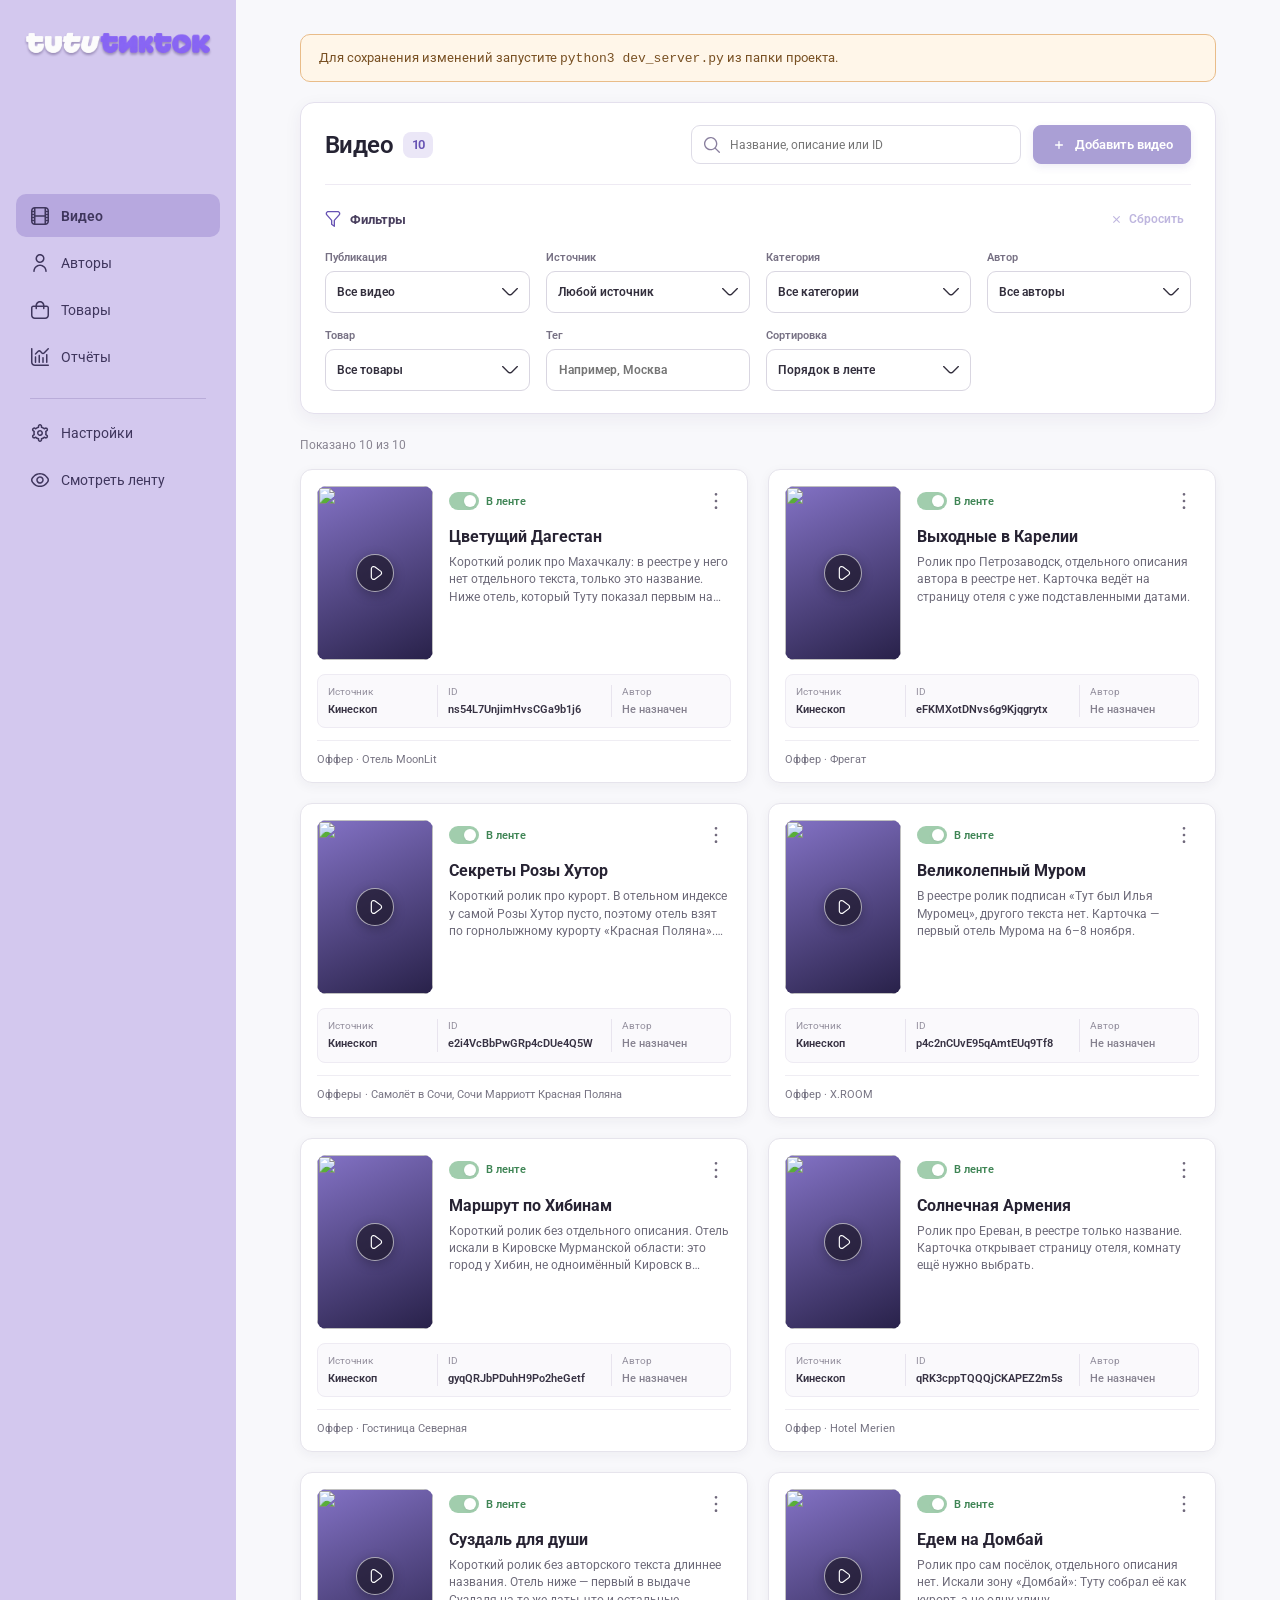
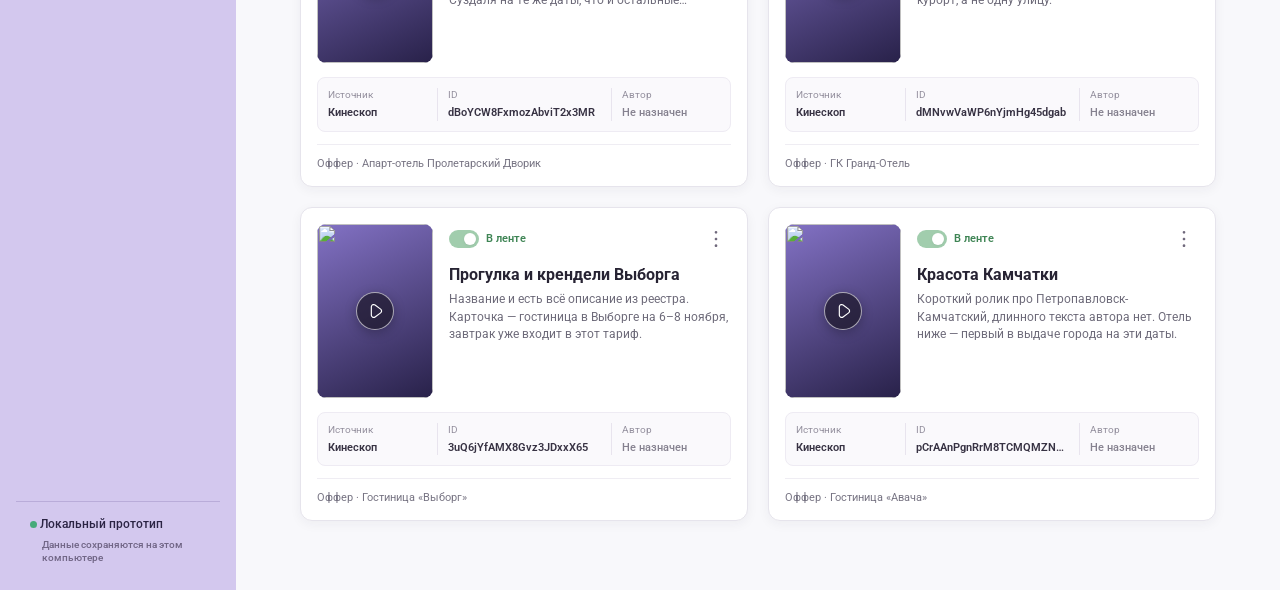
==== admin.html @ 66d89469 "Improve feed playback and media controls" ====
<!doctype html>
<html lang="ru">
<head>
  <meta charset="utf-8">
  <meta name="viewport" content="width=device-width, initial-scale=1">
  <title>ТУТУТИКТОК · Админка</title>
  <link rel="icon" type="image/png" href="assets/brand/tututiktok-badge-transparent.png">
  <link rel="icon" type="image/svg+xml" href="assets/brand/favicon.svg">
  <link rel="apple-touch-icon" href="assets/brand/tututiktok-badge-transparent.png">
  <link rel="preconnect" href="https://fonts.googleapis.com">
  <link rel="preconnect" href="https://fonts.gstatic.com" crossorigin>
  <link href="https://fonts.googleapis.com/css2?family=Roboto:wght@400;500;600;700&display=swap" rel="stylesheet">
  <link rel="stylesheet" href="admin.css?v=33">
</head>
<body>
  <div class="app-shell">
    <aside class="sidebar">
      <div class="sidebar-brand"><img class="sidebar-logo" src="assets/brand/tututiktok-logo.png" alt="ТУТУТИКТОК"></div>
      <nav aria-label="Разделы админки">
        <a class="nav-link" data-section="videos" href="admin.html"><span class="ui-icon icon-film nav-icon" aria-hidden="true"></span>Видео</a>
        <a class="nav-link" data-section="streamers" href="admin.html?section=streamers"><span class="ui-icon icon-user nav-icon" aria-hidden="true"></span>Авторы</a>
        <a class="nav-link" data-section="products" href="admin.html?section=products"><span class="ui-icon icon-shopping-bag nav-icon" aria-hidden="true"></span>Товары</a>
        <a class="nav-link" data-section="reports" href="admin.html?section=reports"><span class="ui-icon icon-chart-histogram nav-icon" aria-hidden="true"></span>Отчёты</a>
        <div class="nav-separator"></div>
        <a class="nav-link" data-section="settings" href="admin.html?section=settings"><span class="ui-icon icon-settings nav-icon" aria-hidden="true"></span>Настройки</a>
        <a class="nav-link" href="index.html" target="_blank"><span class="ui-icon icon-eye nav-icon" aria-hidden="true"></span>Смотреть ленту</a>
      </nav>
      <div class="sidebar-footer"><span class="status-dot"></span> Локальный прототип <small>Данные сохраняются на этом компьютере</small></div>
    </aside>

    <main class="main">
      <section class="content" id="video-section">
        <div id="offline-alert" class="alert" hidden>Для сохранения изменений запустите <code>python3 dev_server.py</code> из папки проекта.</div>
        <div class="section-panel">
          <div class="section-panel-top">
            <h2>Видео <span id="video-count" class="count">0</span></h2>
            <div class="section-panel-actions">
              <label class="search"><span class="ui-icon icon-search" aria-hidden="true"></span><input id="search" type="search" placeholder="Название, описание или ID" aria-label="Поиск видео"></label>
              <button class="primary-button" id="add-button" type="button"><span class="ui-icon icon-plus" aria-hidden="true"></span>Добавить видео</button>
            </div>
          </div>
          <div class="filters section-panel-filters" aria-label="Фильтры видео">
            <div class="filter-heading">
              <div class="filter-heading-title"><span class="ui-icon icon-filter" aria-hidden="true"></span><strong>Фильтры</strong><span id="filter-active-count" class="filter-active-count" hidden></span></div>
              <button id="clear-filters" class="filter-reset" type="button"><span class="ui-icon icon-cross" aria-hidden="true"></span>Сбросить</button>
            </div>
            <div class="filter-grid">
              <label class="filter-field">Публикация<select id="filter-status"><option value="all">Все видео</option><option value="active">В ленте</option><option value="inactive">Скрытые</option></select></label>
              <label class="filter-field">Источник<select id="filter-source"><option value="all">Любой источник</option><option value="kinescope">Кинескоп</option><option value="upload">Загруженные</option></select></label>
              <label class="filter-field">Категория<select id="filter-category"><option value="all">Все категории</option><option value="hotels">Отели</option><option value="transport">Транспорт</option><option value="cars">Автомобили</option><option value="tours">Туры</option><option value="other">Другое</option></select></label>
              <label class="filter-field">Автор<select id="filter-streamer"><option value="all">Все авторы</option></select></label>
              <label class="filter-field">Товар<select id="filter-product"><option value="all">Все товары</option></select></label>
              <label class="filter-field">Тег<input id="filter-tag" type="search" placeholder="Например, Москва"></label>
              <label class="filter-field">Сортировка<select id="sort-by" aria-label="Сортировка"><option value="order">Порядок в ленте</option><option value="order-reverse">Обратный порядок</option><option value="title-asc">Название: А → Я</option><option value="title-desc">Название: Я → А</option></select></label>
            </div>
          </div>
        </div>
        <p id="result-count" class="result-count"></p>
        <div id="video-grid" class="video-grid" aria-live="polite"></div>
        <div id="empty-state" class="empty-state" hidden><strong>Ролики не найдены</strong><p>Попробуйте изменить запрос или сбросить фильтры.</p><button type="button" id="empty-clear" class="outline-button">Сбросить фильтры</button></div>
      </section>
      <section class="content content-other" id="other-section" hidden></section>
    </main>
  </div>

  <dialog id="video-dialog" class="video-dialog">
    <form id="video-form" method="dialog">
      <div class="dialog-head"><div><span class="section-label" id="dialog-eyebrow">НОВЫЙ КОНТЕНТ</span><h2 id="dialog-title">Добавить видео</h2></div><button type="button" class="icon-close" id="dialog-close" aria-label="Закрыть"><span class="ui-icon icon-cross" aria-hidden="true"></span></button></div>
      <p class="dialog-intro" id="dialog-intro">Добавьте ролик из Кинескопа или загрузите файл на локальный сервер.</p>
      <fieldset class="source-tabs" id="source-tabs"><legend class="sr-only">Источник видео</legend><label><input type="radio" name="source" value="kinescope" checked><span><i class="ui-icon icon-link" aria-hidden="true"></i>Ссылка Кинескопа</span></label><label><input type="radio" name="source" value="upload"><span><i class="ui-icon icon-upload" aria-hidden="true"></i>Загрузить файл</span></label></fieldset>
      <div id="kinescope-field" class="field"><label for="kinescope-url">Ссылка на видео в Кинескопе <b id="kinescope-required">*</b></label><input id="kinescope-url" name="kinescopeUrl" type="text" placeholder="https://kinescope.io/…" autocomplete="off"><div class="kinescope-field-footer"><small id="kinescope-help">Подойдёт ссылка на ролик или его короткий ID.</small><a id="kinescope-open" class="source-link" target="_blank" rel="noopener noreferrer" hidden><i class="ui-icon icon-link" aria-hidden="true"></i>Открыть в Кинескопе</a></div></div>
      <div id="upload-field" class="field" hidden><label for="video-file">Видеофайл <b>*</b></label><input id="video-file" name="videoFile" type="file" accept="video/mp4,video/webm,.mp4,.webm"><small>MP4 или WebM, до 150 МБ. Файл хранится только на этом компьютере.</small></div>
      <div class="field"><label for="video-title">Название <b>*</b></label><input id="video-title" name="title" maxlength="120" required placeholder="Например, Выходные в Казани"></div>
      <div class="field"><label for="video-text">Описание</label><textarea id="video-text" name="text" maxlength="1000" rows="3" placeholder="Короткая подпись под роликом"></textarea></div>
      <div class="form-two-columns"><div class="field"><label for="video-category">Категория</label><select id="video-category" name="category"><option value="">Без категории</option><option value="hotels">Отели</option><option value="transport">Транспорт</option><option value="cars">Автомобили</option><option value="tours">Туры</option><option value="other">Другое</option></select></div><div class="field"><label for="video-streamer">Автор</label><select id="video-streamer" name="streamerId"><option value="">Не выбран</option></select></div></div>
      <div class="field"><label for="video-tags">Теги</label><div class="tag-editor" id="tag-editor"><div class="tag-chips" id="video-tag-chips" aria-live="polite"></div><input id="video-tags" type="text" placeholder="Введите тег" autocomplete="off" aria-describedby="video-tags-help"></div><small id="video-tags-help">Enter или запятая — добавить тег. До 10 тегов, каждый не длиннее 40 символов.</small></div>
      <div class="field poster-field"><span class="poster-field-label">Постер</span><div class="poster-picker"><div class="poster-preview"><img id="poster-preview-image" alt="Предпросмотр постера" hidden><span id="poster-preview-empty" class="poster-preview-empty"><i class="ui-icon icon-picture" aria-hidden="true"></i><span>Нет постера</span></span></div><div class="poster-picker-content"><strong id="poster-status">Постер не выбран</strong><p id="poster-hint">Можно добавить свою обложку для видео.</p><div class="poster-actions"><button id="poster-choose" class="outline-button poster-choose" type="button"><i class="ui-icon icon-upload" aria-hidden="true"></i><span id="poster-choose-label">Выбрать постер</span></button><button id="poster-remove" class="poster-remove" type="button" hidden><i class="ui-icon icon-trash" aria-hidden="true"></i><span>Убрать постер</span></button></div><small>PNG, JPEG или WebP · до 10 МБ</small></div></div><input id="video-poster" name="posterFile" type="file" accept="image/png,image/jpeg,image/webp" hidden></div>
      <div class="offer-fields"><div class="offer-heading"><strong>Офферы</strong><span>Необязательно · до двух карточек</span></div><div class="field"><label for="offer-product">Товар из каталога</label><select id="offer-product" name="offerProduct"><option value="">Без привязки</option></select></div><div class="offer-row"><div class="field"><label for="offer-title">Название</label><input id="offer-title" name="offerTitle" maxlength="100" placeholder="Отель или билет"></div><div class="field"><label for="offer-price">Цена</label><input id="offer-price" name="offerPrice" maxlength="80" placeholder="от 4 500 ₽"></div></div><div class="field"><label for="offer-url">Ссылка на Туту</label><input id="offer-url" name="offerUrl" type="url" placeholder="https://hotel.tutu.ru/…"></div><details class="second-offer" id="second-offer"><summary>Добавить второй оффер</summary><div class="field"><label for="offer-product-2">Товар из каталога</label><select id="offer-product-2" name="offerProduct2"><option value="">Без привязки</option></select></div><div class="offer-row"><div class="field"><label for="offer-title-2">Название</label><input id="offer-title-2" name="offerTitle2" maxlength="100"></div><div class="field"><label for="offer-price-2">Цена</label><input id="offer-price-2" name="offerPrice2" maxlength="80"></div></div><div class="field"><label for="offer-url-2">Ссылка на Туту</label><input id="offer-url-2" name="offerUrl2" type="url" placeholder="https://…"></div></details></div>
      <p id="form-error" class="form-error" role="alert" hidden></p>
      <div class="dialog-actions"><button type="button" class="text-button" id="dialog-cancel">Отмена</button><button type="submit" class="primary-button" id="save-button"><span class="ui-icon icon-plus" aria-hidden="true"></span><span class="button-label">Добавить в ленту</span></button></div>
    </form>
  </dialog>
  <dialog id="preview-dialog" class="preview-dialog" aria-labelledby="preview-title"><h2 id="preview-title" class="sr-only">Видео</h2><div id="preview-body" class="preview-body"></div><button id="preview-close" class="preview-close" type="button" aria-label="Закрыть предпросмотр"><svg width="24" height="24" viewBox="0 0 24 24" aria-hidden="true"><path d="M6 6l12 12M18 6L6 18" fill="none" stroke="currentColor" stroke-width="1.8" stroke-linecap="round"/></svg></button></dialog>
  <div id="toast" class="toast" role="status" hidden></div>
  <script src="feed-data.js?v=1"></script>
  <script src="admin.js?v=22"></script>
  <script src="admin-sections.js?v=12"></script>
</body>
</html>
---- admin.css ----
:root { font-family: Roboto, Arial, sans-serif; color: #252333; background: #f8f8fb; font-synthesis: none; }
* { box-sizing: border-box; }
body { margin: 0; }
button, input, textarea { font: inherit; }
button { cursor: pointer; }
.ui-icon { display: inline-block; flex: none; width: 16px; height: 16px; background-color: currentColor; -webkit-mask-image: var(--icon); mask-image: var(--icon); -webkit-mask-position: center; mask-position: center; -webkit-mask-size: contain; mask-size: contain; -webkit-mask-repeat: no-repeat; mask-repeat: no-repeat; font-style: normal; }
.icon-film { --icon: url("assets/uicons/fi-rr-film.svg"); }
.icon-video-camera { --icon: url("assets/uicons/fi-rr-video-camera.svg"); }
.icon-eye { --icon: url("assets/uicons/fi-rr-eye.svg"); }
.icon-eye-crossed { --icon: url("assets/uicons/fi-rr-eye-crossed.svg"); }
.icon-plus { --icon: url("assets/uicons/fi-rr-plus-small.svg"); }
.icon-search { --icon: url("assets/uicons/fi-rr-search.svg"); }
.icon-cross { --icon: url("assets/uicons/fi-rr-cross-small.svg"); }
.icon-play { --icon: url("assets/uicons/fi-rr-play.svg"); }
.icon-upload { --icon: url("assets/uicons/fi-rr-upload.svg"); }
.icon-link { --icon: url("assets/uicons/fi-rr-link.svg"); }
.icon-check { --icon: url("assets/uicons/fi-rr-check.svg"); }
.icon-trash { --icon: url("assets/uicons/fi-rr-trash.svg"); }
.icon-menu-dots-vertical { --icon: url("assets/uicons/fi-rr-menu-dots-vertical.svg"); }
.icon-edit { --icon: url("assets/uicons/fi-rr-edit.svg"); }
.icon-download { --icon: url("assets/uicons/fi-rr-download.svg"); }
.icon-user { --icon: url("assets/uicons/fi-rr-user.svg"); }
.icon-user-add { --icon: url("assets/uicons/fi-rr-user-add.svg"); }
.icon-shopping-bag { --icon: url("assets/uicons/fi-rr-shopping-bag.svg"); }
.icon-chart-histogram { --icon: url("assets/uicons/fi-rr-chart-histogram.svg"); }
.icon-settings { --icon: url("assets/uicons/fi-rr-settings.svg"); }
.icon-angle-down { --icon: url("assets/uicons/fi-rr-angle-down.svg"); }
.icon-calendar { --icon: url("assets/uicons/fi-rr-calendar.svg"); }
.icon-filter { --icon: url("assets/uicons/fi-rr-filter.svg"); }
.icon-refresh { --icon: url("assets/uicons/fi-rr-refresh.svg"); }
.icon-picture { --icon: url("assets/uicons/fi-rr-picture.svg"); }
.icon-info { --icon: url("assets/uicons/fi-rr-info.svg"); }
.icon-copy { --icon: url("assets/uicons/fi-rr-copy.svg"); }
.icon-file { --icon: url("assets/uicons/fi-rr-file.svg"); }
.icon-clock { --icon: url("assets/uicons/fi-rr-clock.svg"); }
.icon-menu-burger { --icon: url("assets/uicons/fi-rr-menu-burger.svg"); }
.app-shell { min-height: 100vh; display: grid; grid-template-columns: 236px minmax(0,1fr); }
.sidebar { display: flex; flex-direction: column; min-height: 100vh; padding: 14px 16px 26px; background: #d3c8ee; color: #2b2444; }
.sidebar-brand { display: flex; align-items: center; justify-content: center; margin: 0 5px 118px; }
.sidebar-brand .sidebar-logo { display: block; width: 100%; max-width: 202px; height: 58px; object-fit: cover; object-position: center; filter: drop-shadow(0 2px 1px #49376a66); }
.section-label { color: #7c7593; font-size: 11px; font-weight: 700; letter-spacing: .12em; }
.nav-link { display: flex; align-items: center; gap: 11px; min-height: 43px; margin: 4px 0; padding: 0 14px; border-radius: 10px; color: #3f365d; text-decoration: none; font-size: 14px; }
.nav-link:hover { background: #c7b9e9; }
.nav-link.selected { background: #b7a8df; font-weight: 600; }
.nav-separator { height: 1px; margin: 20px 14px 12px; background: #b9acd9; }
.nav-icon { width: 18px; height: 18px; margin: 0 1px; }
.sidebar-footer { margin-top: auto; padding: 15px 14px 0; border-top: 1px solid #b9acd9; font-size: 12px; font-weight: 500; }
.sidebar-footer small { display: block; margin: 7px 0 0 12px; color: #716686; line-height: 1.35; }
.status-dot { display: inline-block; width: 7px; height: 7px; border-radius: 50%; background: #46aa79; }
.main { min-width: 0; }
.primary-button, .outline-button, .text-button { display: inline-flex; align-items: center; justify-content: center; gap: 8px; min-height: 39px; padding: 0 17px; border-radius: 8px; text-decoration: none; white-space: nowrap; font-size: 13px; font-weight: 600; }
.primary-button { border: 1px solid #6652b3; background: #6652b3; color: white; box-shadow: 0 3px 8px rgba(85,63,160,.18); }
.primary-button:hover { background: #5844a7; }
.primary-button:disabled { opacity: .55; cursor: wait; }
.outline-button { border: 1px solid #c9bee7; background: #fff; color: #5945a3; }
.outline-button:hover { background: #f8f6fe; }
.text-button { border: 0; background: transparent; color: #6b6281; }
.content { max-width: 1600px; margin: 0 auto; padding: 34px clamp(24px,5vw,74px) 70px; }
.alert { margin-bottom: 20px; padding: 15px 18px; border: 1px solid #e9bc89; border-radius: 10px; background: #fff6e9; color: #785023; font-size: 13px; }
h2 { margin: 6px 0 0; font-size: 23px; font-weight: 600; letter-spacing: -.025em; }
.feed-switch { display: flex; align-items: center; gap: 13px; cursor: pointer; }
.feed-switch strong, .feed-switch small { display: block; text-align: right; }
.feed-switch strong { font-size: 13px; }
.feed-switch small { margin-top: 4px; color: #9495a2; font-size: 11px; }
.feed-switch input { position: absolute; opacity: 0; }
.switch-track { position: relative; width: 42px; height: 24px; border-radius: 20px; background: #c9cad2; transition: background .2s; }
.switch-track:after { content: ""; position: absolute; top: 3px; left: 3px; width: 18px; height: 18px; border-radius: 50%; background: white; box-shadow: 0 1px 3px #0002; transition: transform .2s; }
.feed-switch input:checked + .switch-track { background: #6d56bd; }
.feed-switch input:checked + .switch-track:after { transform: translateX(18px); }
.feed-switch input:focus-visible + .switch-track { outline: 3px solid #a997df; outline-offset: 3px; }
.section-panel { margin-bottom: 24px; padding: 22px 24px; border: 1px solid #e4e0ed; border-radius: 14px; background: #fff; box-shadow: 0 5px 18px rgba(48,38,82,.06); }
.section-panel-top { display: flex; justify-content: space-between; align-items: center; gap: 20px; }
.section-panel-top h2 { display: flex; align-items: center; gap: 10px; margin: 0; font-size: 24px; }
.section-panel-actions { display: flex; align-items: center; gap: 12px; margin-left: auto; }
.section-panel-actions .search { width: min(330px,34vw); }
.section-panel-actions .primary-button { min-height: 39px; }
.section-panel-filters { margin-top: 20px; padding-top: 18px; border-top: 1px solid #eeeaf3; }
.count { display: inline-grid; place-items: center; min-width: 30px; height: 26px; padding: 0 7px; border-radius: 8px; background: #ebe7f7; color: #6652b3; font-size: 13px; font-weight: 600; }
.search { display: flex; align-items: center; gap: 8px; width: min(330px,100%); height: 39px; padding: 0 12px; border: 1px solid #dedce7; border-radius: 9px; background: #fff; color: #897f9e; }
.search .ui-icon { width: 16px; height: 16px; }
.search input { width: 100%; border: 0; outline: 0; color: #282535; font-size: 12px; }
.video-grid { display: grid; grid-template-columns: repeat(2,minmax(0,1fr)); gap: 20px; }
.video-card { display: flex; flex-direction: column; min-width: 0; min-height: 250px; padding: 16px; border: 1px solid #e6e4ec; border-radius: 12px; background: #fff; box-shadow: 0 3px 12px rgba(42,37,65,.05); transition: border-color .18s, box-shadow .18s; }
.video-card:hover { border-color: #d5cdeb; box-shadow: 0 8px 24px rgba(42,37,65,.09); }
.video-card.is-inactive { background: #fcfbfd; }
.is-inactive .poster-box img, .is-inactive .poster-box video { filter: saturate(.65); }
.card-top { display: grid; grid-template-columns: 116px minmax(0,1fr); gap: 16px; min-width: 0; }
.poster-box { position: relative; width: 116px; height: 174px; overflow: hidden; border-radius: 9px; background: linear-gradient(155deg,#8372c5,#282149); cursor: pointer; }
.poster-box:focus-visible { outline: 3px solid #8a76c5; outline-offset: 3px; }
.poster-box img, .poster-box video { display: block; width: 100%; height: 100%; object-fit: cover; }
.poster-box .play-mark { position: absolute; left: 50%; top: 50%; display: grid; place-items: center; width: 38px; height: 38px; border: 1px solid #fff9; border-radius: 50%; color: white; background: #171321a8; box-shadow: 0 3px 12px #0004; transform: translate(-50%,-50%); transition: transform .18s, background .18s; }
.poster-box:hover .play-mark { background: #171321d9; transform: translate(-50%,-50%) scale(1.08); }
.poster-box .play-mark .ui-icon { width: 14px; height: 14px; margin-left: 2px; }
.card-info { display: flex; flex-direction: column; align-items: flex-start; min-width: 0; }
.status-row { display: flex; align-items: center; justify-content: space-between; gap: 8px; width: 100%; min-height: 30px; }
.card-menu { position: relative; z-index: 2; margin-left: auto; color: #6f687b; }
.card-menu[open] { z-index: 5; }
.menu-trigger { display: grid; place-items: center; width: 30px; height: 30px; border-radius: 7px; cursor: pointer; list-style: none; }
.menu-trigger::-webkit-details-marker { display: none; }
.menu-trigger:hover, .menu-trigger:focus-visible { background: #f3f0fa; outline: none; }
.menu-popup { position: absolute; top: 34px; right: 0; z-index: 10; min-width: 190px; padding: 6px; border: 1px solid #e9e5f2; border-radius: 9px; background: #fff; box-shadow: 0 12px 30px #241a4530; }
.menu-action { display: flex; align-items: center; gap: 10px; width: 100%; min-height: 36px; padding: 6px 9px; border: 0; border-radius: 6px; background: #fff; color: #393344; text-align: left; text-decoration: none; font-size: 12px; font-weight: 500; white-space: nowrap; cursor: pointer; }
.menu-action:hover, .menu-action:focus-visible { background: #f4f0fb; }
.menu-action.danger { color: #aa4d5d; }
.menu-action .ui-icon { width: 14px; height: 14px; }
.card-switch { position: relative; display: inline-flex; align-items: center; gap: 7px; min-height: 30px; cursor: pointer; }
.card-switch input { position: absolute; width: 1px; height: 1px; margin: 0; opacity: 0; }
.card-switch .switch-track { width: 30px; height: 18px; background: #c7c6d0; }
.card-switch .switch-track::after { top: 3px; left: 3px; width: 12px; height: 12px; }
.card-switch input:checked + .switch-track { background: #5eaa73; }
.card-switch input:checked + .switch-track::after { transform: translateX(12px); }
.card-switch input:focus-visible + .switch-track { outline: 3px solid #a997df; outline-offset: 3px; }
.card-switch input:disabled + .switch-track { opacity: .58; }
.status-label { color: #858391; font-size: 11px; font-weight: 600; white-space: nowrap; }
.card-switch input:checked ~ .status-label { color: #3f8555; }
.card-meta { display: flex; flex-wrap: wrap; gap: 6px; width: 100%; margin-top: 12px; }
.meta-chip { display: inline-flex; align-items: center; max-width: 100%; min-height: 22px; padding: 3px 7px; overflow: hidden; border-radius: 6px; background: #f5f4f7; color: #706d7d; font-size: 10px; font-weight: 600; text-overflow: ellipsis; white-space: nowrap; }
.meta-tags { max-width: 180px; background: #eee9fb; color: #604cab; }
.video-title { width: 100%; margin: 11px 0 6px; color: #272333; font-size: 16px; font-weight: 700; line-height: 1.3; }
.video-text { display: -webkit-box; width: 100%; margin: 0; overflow: hidden; -webkit-line-clamp: 3; -webkit-box-orient: vertical; color: #6d6a79; font-size: 12px; line-height: 1.45; }
.video-facts { display: grid; grid-template-columns: minmax(0,1fr) minmax(0,1.45fr) minmax(0,1fr); gap: 0; margin: 14px 0 0; padding: 10px 0; border: 1px solid #eeebf3; border-radius: 8px; background: #faf9fc; }
.video-fact { min-width: 0; padding: 0 10px; }
.video-fact + .video-fact { border-left: 1px solid #e8e4ee; }
.video-fact dt { margin-bottom: 4px; color: #95919f; font-size: 10px; line-height: 1.3; }
.video-fact dd { margin: 0; overflow: hidden; color: #373243; font-size: 11px; font-weight: 600; line-height: 1.4; text-overflow: ellipsis; white-space: nowrap; }
.video-fact dd.is-empty { color: #85818f; font-weight: 500; }
.card-footer { margin-top: 12px; padding-top: 12px; border-top: 1px solid #efedf3; }
.offer-note { display: block; min-width: 0; overflow: hidden; color: #777483; font-size: 11px; text-overflow: ellipsis; white-space: nowrap; }
.filters { display: block; }
.filter-heading { display: flex; align-items: center; justify-content: space-between; gap: 12px; margin-bottom: 16px; }
.filter-heading-title { display: inline-flex; align-items: center; gap: 9px; color: #4a405f; font-size: 13px; }
.filter-heading-title > .ui-icon { color: #6652b3; }
.filter-active-count { display: inline-grid; place-items: center; min-width: 20px; height: 20px; padding: 0 5px; border-radius: 6px; background: #eee9fb; color: #6652b3; font-size: 11px; font-weight: 700; }
.filter-reset { display: inline-flex; align-items: center; gap: 6px; min-height: 32px; padding: 0 7px; border: 0; border-radius: 7px; background: transparent; color: #6652b3; font-size: 12px; font-weight: 600; }
.filter-reset:hover:not(:disabled), .filter-reset:focus-visible { background: #f2eefb; outline: none; }
.filter-reset:disabled { opacity: .42; cursor: default; }
.filter-reset .ui-icon { width: 13px; height: 13px; }
.filter-grid { display: grid; grid-template-columns: repeat(4,minmax(0,1fr)); gap: 16px; }
.filter-field { display: flex; flex-direction: column; gap: 7px; min-width: 0; color: #777184; font-size: 11px; font-weight: 600; }
.filter-field .custom-select { width: 100%; }
.filter-field .select-button, .filter-field input[type="search"] { width: 100%; min-height: 42px; border: 1px solid #d9d6e1; border-radius: 9px; background: #fff; color: #332f3d; font-size: 12px; }
.filter-field input[type="search"] { padding: 0 12px; outline: none; }
.filter-field input[type="search"]:focus { border-color: #8a76c5; box-shadow: 0 0 0 3px #dcd5f3; }
.filter-field.is-active { color: #6652b3; }
.filter-field.is-active .select-button, .filter-field.is-active input[type="search"] { border-color: #a895df; background: #fcfaff; }
.result-count { margin: 12px 0 17px; color: #898592; font-size: 12px; }
.empty-state { padding: 50px; border: 1px dashed #d8d1e7; border-radius: 12px; background: white; text-align: center; color: #828092; }
.empty-state strong { display: block; color: #3e374e; font-size: 16px; }
.empty-state p { font-size: 12px; }
.video-dialog { width: min(565px,calc(100vw - 30px)); height: min(850px,calc(100dvh - 32px)); max-height: calc(100dvh - 32px); padding: 0; overflow: hidden; border: 0; border-radius: 16px; box-shadow: 0 25px 70px #20173d45; }
.video-dialog[open] { display: flex; flex-direction: column; }
.video-dialog::backdrop { background: #1b173274; }
.video-dialog form { flex: 1 1 auto; min-height: 0; padding: 26px 30px 24px; overflow-x: hidden; overflow-y: auto; scrollbar-gutter: stable; }
.dialog-head { display: flex; justify-content: space-between; align-items: start; }
.dialog-head h2 { color: #5e4aa9; font-size: 25px; }
.icon-close { display: grid; place-items: center; width: 30px; height: 30px; border: 0; background: none; color: #817d8c; }
.icon-close .ui-icon { width: 19px; height: 19px; }
.dialog-intro { margin: 11px 0 19px; color: #858593; font-size: 13px; line-height: 1.4; }
.source-tabs { display: flex; gap: 6px; margin: 0 0 18px; padding: 4px; border: 0; border-radius: 9px; background: #f2f0f8; }
.source-tabs label { flex: 1; text-align: center; cursor: pointer; }
.source-tabs input { position: absolute; opacity: 0; }
.source-tabs span { display: flex; align-items: center; justify-content: center; gap: 7px; padding: 9px 5px; border-radius: 7px; color: #827d90; font-size: 12px; font-weight: 600; }
.source-tabs .ui-icon { width: 13px; height: 13px; }
.source-tabs input:checked + span { background: white; color: #5d4aaa; box-shadow: 0 1px 4px #221c3d1e; }
.source-tabs input:focus-visible + span { outline: 2px solid #7866b8; }
.field { margin-bottom: 14px; }
.field label { display: block; margin-bottom: 7px; font-size: 12px; font-weight: 600; }
.poster-field-label { display: block; margin-bottom: 7px; font-size: 12px; font-weight: 600; }
.poster-picker { display: flex; gap: 17px; padding: 14px; border: 1px solid #e2dced; border-radius: 11px; background: #fbfaff; }
.poster-preview { position: relative; flex: 0 0 84px; width: 84px; height: 149px; overflow: hidden; border-radius: 8px; background: linear-gradient(155deg,#d5c9f2,#eae5f8); }
.poster-preview img { display: block; width: 100%; height: 100%; object-fit: cover; }
.poster-preview-empty { display: flex; flex-direction: column; align-items: center; justify-content: center; gap: 7px; width: 100%; height: 100%; padding: 8px; color: #6d5aab; text-align: center; font-size: 10px; font-weight: 600; line-height: 1.25; }
.poster-preview-empty .ui-icon { width: 24px; height: 24px; }
.poster-picker-content { display: flex; flex-direction: column; align-items: flex-start; min-width: 0; padding: 3px 0 0; }
.poster-picker-content strong { color: #373047; font-size: 13px; }
.poster-picker-content p { margin: 6px 0 11px; color: #787386; font-size: 11px; line-height: 1.4; overflow-wrap: anywhere; }
.poster-actions { display: flex; flex-wrap: wrap; gap: 7px; }
.poster-choose { min-height: 34px; padding: 0 10px; font-size: 11px; }
.poster-choose .ui-icon, .poster-remove .ui-icon { width: 13px; height: 13px; }
.poster-remove { display: inline-flex; align-items: center; justify-content: center; gap: 6px; min-height: 34px; padding: 0 8px; border: 0; border-radius: 7px; background: transparent; color: #9a4965; font-size: 11px; font-weight: 600; }
.poster-remove:hover, .poster-remove:focus-visible { background: #fbeef2; outline: none; }
.poster-picker-content small { margin-top: auto; padding-top: 10px; }
.field b { color: #b85a78; }
.field input, .field textarea { width: 100%; padding: 10px 11px; border: 1px solid #d9d8e2; border-radius: 8px; outline: 0; background: #fff; color: #302d3c; font-size: 13px; }
.field input:focus, .field textarea:focus { border-color: #8a76c5; box-shadow: 0 0 0 3px #dcd5f3; }
.tag-editor { display: flex; align-items: center; flex-wrap: wrap; gap: 7px; min-height: 42px; padding: 6px 9px; border: 1px solid #d9d8e2; border-radius: 8px; background: #fff; cursor: text; }
.tag-editor:focus-within { border-color: #8a76c5; box-shadow: 0 0 0 3px #dcd5f3; }
.tag-chips { display: contents; }
.tag-chip { display: inline-flex; align-items: center; gap: 4px; max-width: 100%; min-height: 27px; padding: 3px 5px 3px 9px; border-radius: 6px; background: #eee9fb; color: #5944a7; font-size: 12px; font-weight: 600; }
.tag-chip-label { overflow: hidden; text-overflow: ellipsis; white-space: nowrap; }
.tag-chip-remove { display: grid; place-items: center; flex: none; width: 20px; height: 20px; padding: 0; border: 0; border-radius: 4px; background: transparent; color: #7563b3; }
.tag-chip-remove:hover, .tag-chip-remove:focus-visible { background: #dcd3f4; outline: none; }
.tag-chip-remove .ui-icon { width: 12px; height: 12px; }
.field .tag-editor input { flex: 1 1 120px; width: auto; min-width: 100px; padding: 4px 2px; border: 0; border-radius: 0; box-shadow: none; outline: none; }
.field .tag-editor input:focus { border: 0; box-shadow: none; }
.field small { display: block; margin-top: 5px; color: #9999a5; font-size: 10px; line-height: 1.4; }
.field input[readonly] { background: #f8f7fb; color: #605a70; cursor: text; }
.kinescope-field-footer { display: flex; align-items: baseline; justify-content: space-between; flex-wrap: wrap; gap: 6px 12px; }
.source-link { display: inline-flex; align-items: center; gap: 5px; margin-top: 5px; color: #6450b2; font-size: 11px; font-weight: 600; text-decoration: none; }
.source-link:hover { text-decoration: underline; }
.source-link:focus-visible { outline: 2px solid #7866b8; outline-offset: 3px; border-radius: 3px; }
.source-link .ui-icon { width: 13px; height: 13px; }
.offer-fields { margin-top: 4px; padding: 15px 16px 2px; border: 1px solid #e8e5ee; border-radius: 10px; background: #fcfbfe; }
.offer-heading { display: flex; justify-content: space-between; margin-bottom: 13px; font-size: 12px; }
.offer-heading span { color: #a1a0ad; font-size: 10px; }
.offer-row { display: grid; grid-template-columns: 1fr 135px; gap: 10px; }
.second-offer { margin: 1px 0 13px; padding-top: 9px; border-top: 1px solid #e9e5ef; }
.second-offer summary { color: #6652b3; font-size: 12px; font-weight: 600; cursor: pointer; }
.second-offer[open] summary { margin-bottom: 12px; }
body.modal-open { position: fixed; left: 0; width: 100%; overflow: hidden; }
.video-dialog form, .entity-dialog form { overscroll-behavior: contain; -webkit-overflow-scrolling: touch; }
.preview-dialog { position: fixed; inset: auto; top: 50%; left: 50%; width: min(400px,47.25vh,calc(100vw - 24px)); max-height: calc(100vh - 24px); margin: 0; padding: 0; overflow: hidden; border: 0; border-radius: 14px; box-shadow: 0 25px 70px #20173d45; background: #171321; transform: translate(-50%,-50%); }
.preview-dialog::backdrop { background: #1b1732ae; }
.preview-body { overflow: hidden; background: #171321; }
.preview-frame { display: block; width: 100%; height: auto; aspect-ratio: 9 / 16; border: 0; }
.preview-close { position: absolute; top: 8px; left: 8px; z-index: 2; display: grid; place-items: center; width: 44px; height: 44px; padding: 0; border: 0; background: transparent; color: white; filter: drop-shadow(0 1px 2px rgba(0,0,0,.45)); }
.preview-close:focus-visible { outline: 2px solid #fff; outline-offset: -3px; border-radius: 8px; }
.dialog-actions { display: flex; justify-content: end; gap: 9px; margin-top: 19px; }
.form-error { padding: 9px 11px; border-radius: 7px; background: #fff0f1; color: #a93d52; font-size: 12px; }
.toast { position: fixed; right: 25px; bottom: 25px; z-index: 20; padding: 13px 18px; border-radius: 9px; background: #322b51; color: #fff; box-shadow: 0 7px 25px #0003; font-size: 13px; }
.content-other { min-height: 60vh; }
.section-description { margin: 8px 0 0; color: #818594; font-size: 13px; line-height: 1.5; }
.entity-filters { display: flex; flex-wrap: wrap; gap: 12px; }
.section-filter-field { display: flex; flex-direction: column; gap: 7px; width: min(230px,100%); color: #777184; font-size: 11px; font-weight: 600; }
.section-filter-field .custom-select { width: 100%; }
.section-panel .report-controls { margin-top: 20px; padding-top: 18px; border-top: 1px solid #eeeaf3; }
.section-empty { display: flex; flex-direction: column; align-items: center; gap: 12px; padding: 70px 20px; border: 1px dashed #d9d1e9; border-radius: 14px; background: #fff; color: #6956b2; text-align: center; }
.section-empty h2 { margin: 0; color: #332d42; font-size: 19px; }
.section-empty p { max-width: 440px; margin: 0 0 5px; color: #858393; font-size: 13px; line-height: 1.5; }
.entity-list, .streamer-grid { display: grid; gap: 16px; }
.streamer-grid { grid-template-columns: repeat(2,minmax(0,1fr)); }
.entity-card { min-width: 0; padding: 20px 22px; border: 1px solid #e6e2eb; border-radius: 11px; background: #fff; box-shadow: 0 2px 5px #2a25410c; }
.entity-card-top, .entity-identity { display: flex; justify-content: space-between; align-items: flex-start; gap: 13px; }
.entity-identity { justify-content: flex-start; align-items: center; min-width: 0; }
.entity-identity > .ui-icon { width: 40px !important; height: 40px !important; padding: 9px; border-radius: 9px; background: #eee9f8; color: #6652b3; }
.entity-identity h3 { margin: 0; font-size: 16px; font-weight: 600; }
.entity-subtitle { margin: 5px 0 0; color: #9295a2; font-size: 12px; }
.entity-description { margin: 18px 0 8px; color: #575563; font-size: 13px; line-height: 1.5; }
.entity-detail { margin: 8px 0; color: #8d8b99; font-size: 12px; }
.entity-link { display: inline-flex; margin-top: 14px; color: #6652b3; font-size: 12px; font-weight: 600; text-decoration: none; }
.entity-avatar { display: grid; place-items: center; width: 42px; height: 42px; flex: 0 0 42px; border-radius: 50%; object-fit: cover; }
.avatar-fallback { background: #e9e4f8; color: #6652b3; font-size: 18px; font-weight: 700; }
.tag-live, .tag-muted, .tag-planned { display: inline-flex; align-items: center; width: fit-content; margin-top: 15px; padding: 5px 9px; border-radius: 6px; font-size: 11px; font-weight: 600; }
.tag-live { background: #e8f4ea; color: #4e8d55; }
.tag-muted { background: #f1eff4; color: #8c8994; }
.tag-planned { background: #eee9fa; color: #6f56b5; }
.product-table { border: 1px solid #e5e1ec; border-radius: 11px; background: #fff; overflow: visible; box-shadow: 0 2px 5px #2a25410c; }
.product-row { display: grid; grid-template-columns: minmax(90px,120px) minmax(180px,1fr) minmax(100px,130px) minmax(110px,150px) minmax(100px,120px) 36px; align-items: center; gap: 12px; min-height: 68px; padding: 10px 17px; border-top: 1px solid #eeeaf1; font-size: 12px; }
.product-head { min-height: 48px; border-top: 0; border-radius: 10px 10px 0 0; background: #d2c6ed; color: #3e3552; font-weight: 600; }
.product-row > .tag-live, .product-row > .tag-muted { margin: 0; }
.product-sku { color: #818390; }
.product-title-cell { display: flex; align-items: center; gap: 10px; min-width: 0; }
.product-thumb { width: 36px; height: 36px; border-radius: 5px; object-fit: cover; }
.product-name { overflow: hidden; border: 0; padding: 0; background: none; color: #6652b3; text-align: left; text-overflow: ellipsis; font-size: 13px; font-weight: 600; cursor: pointer; }
.product-price { white-space: nowrap; }
.entity-dialog { width: min(620px,calc(100vw - 28px)); max-height: 92vh; padding: 0; border: 0; border-radius: 16px; box-shadow: 0 25px 70px #20173d45; }
.entity-dialog::backdrop { background: #1b173274; }
.entity-dialog form { max-height: 92vh; padding: 26px 30px; overflow-y: auto; }
.form-check { display: flex; align-items: center; gap: 9px; margin: 18px 0; font-size: 13px; }
.form-check input { width: 17px; height: 17px; accent-color: #6652b3; }
.report-panel, .settings-panel { padding: 24px; border: 1px solid #e5e1ec; border-radius: 12px; background: #fff; }
.report-controls { display: flex; flex-wrap: wrap; align-items: end; gap: 12px; }
.report-controls label { display: flex; flex-direction: column; gap: 6px; color: #666277; font-size: 12px; font-weight: 600; }
.report-controls label { position: relative; }
.report-controls label::after { content: ""; position: absolute; right: 11px; bottom: 11px; width: 16px; height: 16px; background: #7964b8; -webkit-mask: url("assets/uicons/fi-rr-calendar.svg") center / contain no-repeat; mask: url("assets/uicons/fi-rr-calendar.svg") center / contain no-repeat; pointer-events: none; }
.report-controls input { height: 39px; padding: 0 10px; border: 1px solid #d8d3e4; border-radius: 7px; background: #fff; color: #302b3a; }
.report-controls input[type="date"] { padding-right: 34px; }
.report-controls input[type="date"]::-webkit-calendar-picker-indicator { opacity: 0; width: 20px; cursor: pointer; }
.report-note { display: flex; align-items: center; gap: 8px; margin: 20px 0; padding: 13px; border-radius: 7px; background: #e9f6fd; color: #31617c; font-size: 12px; }
.report-stats { display: grid; grid-template-columns: repeat(3,minmax(0,1fr)); gap: 12px; }
.stat-card { display: flex; flex-direction: column; gap: 9px; padding: 18px; border: 1px solid #eae6f1; border-radius: 9px; background: #fbfaff; }
.stat-card span { color: #7f7d8b; font-size: 12px; }
.stat-card strong { color: #6652b3; font-size: 25px; font-weight: 600; }
.report-breakdown { margin-top: 25px; }
.report-breakdown h3 { margin: 0 0 10px; font-size: 17px; }
.report-row { display: grid; grid-template-columns: minmax(160px,1fr) repeat(3,minmax(80px,130px)); gap: 12px; padding: 14px 4px; border-top: 1px solid #eeeaf1; font-size: 12px; }
.report-row span { color: #828593; }
.settings-row { display: flex; justify-content: space-between; align-items: center; gap: 25px; padding: 20px 0; border-top: 1px solid #eeeaf1; }
.settings-row:first-child { padding-top: 0; border-top: 0; }
.settings-row .feed-switch { gap: 10px; }
.custom-select { position: relative; min-width: 0; }
.form-two-columns { display: grid; grid-template-columns: repeat(2,minmax(0,1fr)); gap: 14px; }
.custom-select > select { position: absolute; width: 1px; height: 1px; padding: 0; opacity: 0; pointer-events: none; }
.select-button { display: flex; align-items: center; justify-content: space-between; gap: 8px; width: 100%; min-height: 39px; padding: 0 11px; border: 1px solid #d9d6e1; border-radius: 8px; background: #fff; color: #332f3d; text-align: left; font-size: 12px; }
.select-button:hover, .select-button:focus-visible, .custom-select.is-open .select-button { border-color: #8a76c5; outline: none; box-shadow: 0 0 0 3px #dcd5f3; }
.select-value { min-width: 0; overflow: hidden; text-overflow: ellipsis; white-space: nowrap; }
.select-options { position: absolute; top: calc(100% + 5px); left: 0; z-index: 30; width: max(100%,180px); max-height: 260px; padding: 5px; overflow-y: auto; border: 1px solid #e6e1ee; border-radius: 9px; background: #fff; box-shadow: 0 13px 29px #241a4530; }
.select-option { display: block; width: 100%; min-height: 34px; padding: 7px 9px; border: 0; border-radius: 5px; background: #fff; color: #37313f; text-align: left; font-size: 12px; white-space: nowrap; }
.select-option:hover, .select-option:focus-visible, .select-option[aria-selected="true"] { background: #f0ebfa; color: #5c48a7; outline: none; }
.sr-only { position: absolute; width: 1px; height: 1px; overflow: hidden; clip: rect(0,0,0,0); white-space: nowrap; }
[hidden] { display: none !important; }
@media (max-width: 1150px) { .video-grid { grid-template-columns: repeat(2,minmax(0,1fr)); } }
@media (max-width: 900px) { .video-grid { grid-template-columns: 1fr; } }
@media (max-width: 1250px) { .filter-grid { grid-template-columns: repeat(3,minmax(0,1fr)); } }
@media (max-width: 760px) { .app-shell { display: block; } .sidebar { min-height: auto; padding: 12px 18px; } .sidebar-brand { justify-content: flex-start; margin: 0; } .sidebar nav, .sidebar-footer { display: none; } .content { padding: 25px 20px 55px; } .feed-switch { justify-content: space-between; } .section-panel { padding: 18px; } .section-panel-top { align-items: stretch; flex-direction: column; } .section-panel-actions { width: 100%; margin-left: 0; } .section-panel-actions .search { flex: 1; width: auto; } .search { width: 100%; } }
@media (max-width: 540px) { .video-grid { grid-template-columns: 1fr; } .section-panel-actions { align-items: stretch; flex-direction: column; } .section-panel-actions .search, .section-panel-actions .primary-button, .section-filter-field { width: 100%; } .offer-row, .form-two-columns { grid-template-columns: 1fr; gap: 0; } }
@media (max-width: 760px) { .filter-grid { grid-template-columns: repeat(2,minmax(0,1fr)); } }
@media (max-width: 540px) { .filter-grid { grid-template-columns: 1fr; } .card-top { grid-template-columns: 96px minmax(0,1fr); gap: 12px; } .poster-box { width: 96px; height: 144px; } .video-card { padding: 13px; } .video-title { font-size: 14px; } }
@media (max-width: 540px) { .video-facts { grid-template-columns: 1fr; padding: 4px 10px; } .video-fact { display: grid; grid-template-columns: 64px minmax(0,1fr); align-items: center; gap: 8px; padding: 6px 0; } .video-fact + .video-fact { border-top: 1px solid #e8e4ee; border-left: 0; } .video-fact dt { margin: 0; } }
@media (max-width: 540px) { .poster-picker { gap: 12px; padding: 10px; } .poster-preview { flex-basis: 70px; width: 70px; height: 124px; } .poster-actions { align-items: flex-start; flex-direction: column; } }
@media (max-width: 950px) { .streamer-grid { grid-template-columns: 1fr; } .product-table { overflow-x: auto; } .product-row { min-width: 780px; } }
@media (max-width: 760px) { .sidebar nav { display: flex; overflow-x: auto; margin-top: 12px; gap: 4px; } .sidebar .nav-separator { display: none; } .sidebar .nav-link { flex: none; margin: 0; white-space: nowrap; } .report-stats { grid-template-columns: repeat(2,minmax(0,1fr)); } }
@media (max-width: 540px) { .report-stats { grid-template-columns: 1fr 1fr; } .report-row { grid-template-columns: 1fr 1fr; } .report-row strong { grid-column: 1 / -1; } .settings-row { align-items: flex-start; flex-direction: column; } }
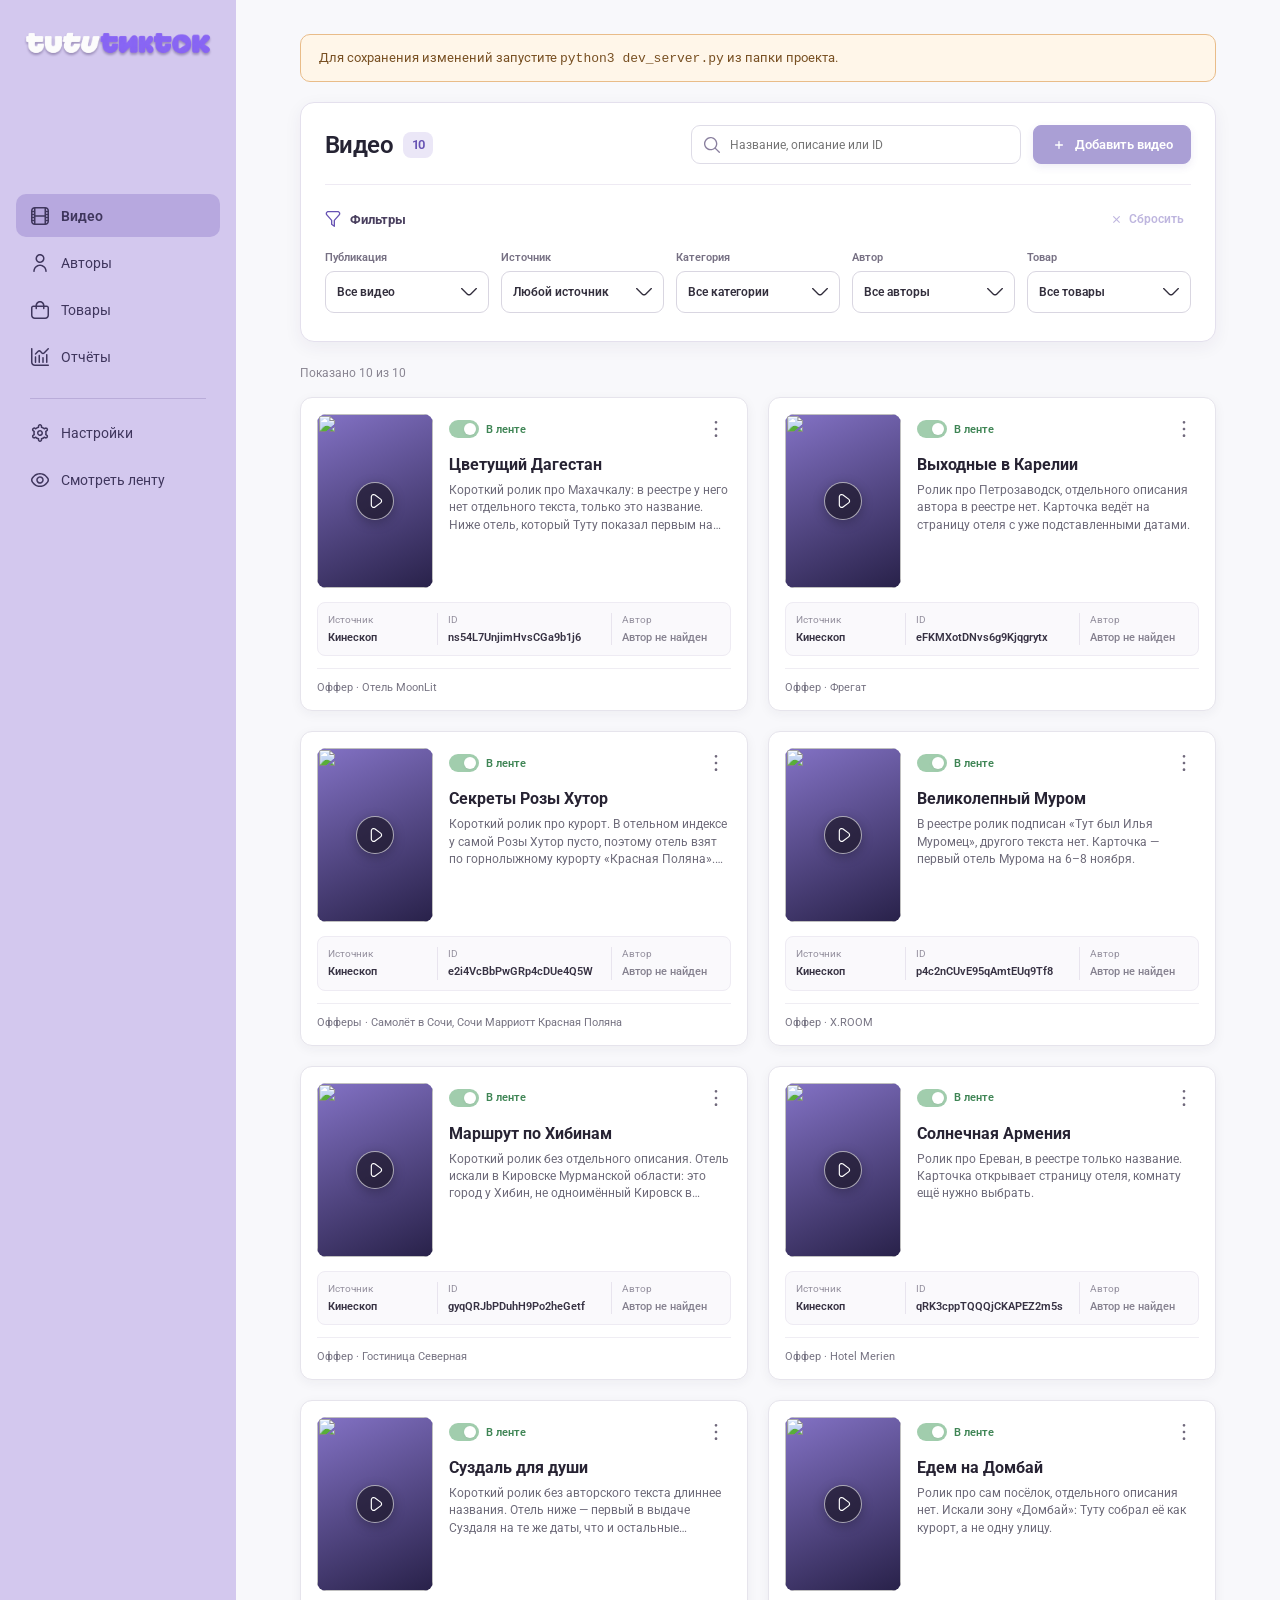
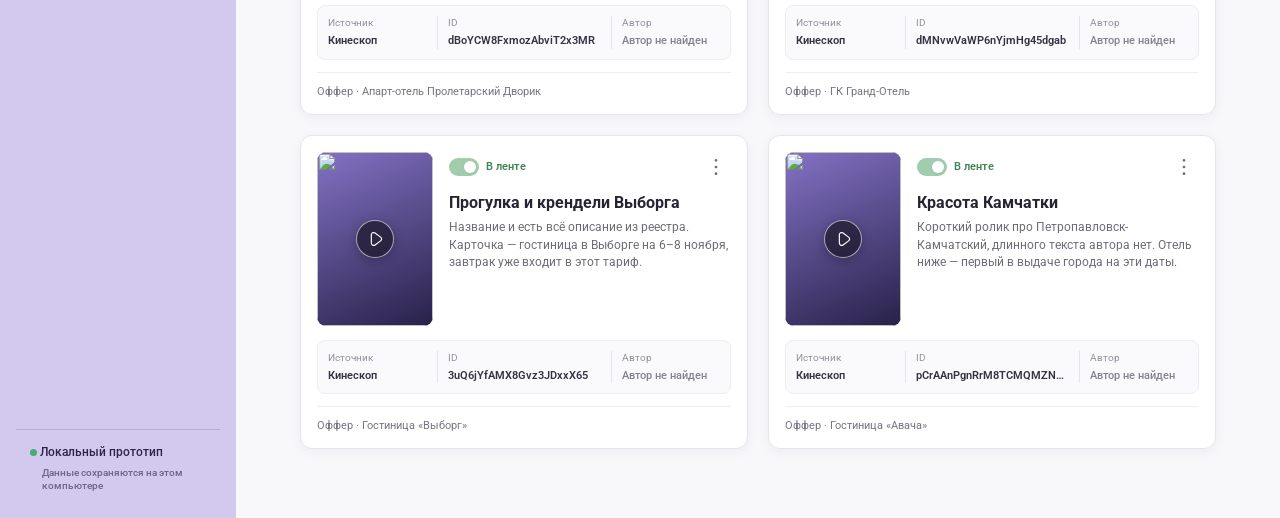
==== commit b0464321: "Polish admin forms and feed presentation" ====
--- a/admin.html
+++ b/admin.html
@@ -10,7 +10,7 @@
   <link rel="preconnect" href="https://fonts.googleapis.com">
   <link rel="preconnect" href="https://fonts.gstatic.com" crossorigin>
   <link href="https://fonts.googleapis.com/css2?family=Roboto:wght@400;500;600;700&display=swap" rel="stylesheet">
-  <link rel="stylesheet" href="admin.css?v=33">
+  <link rel="stylesheet" href="admin.css?v=35">
 </head>
 <body>
   <div class="app-shell">
@@ -50,8 +50,6 @@
               <label class="filter-field">Категория<select id="filter-category"><option value="all">Все категории</option><option value="hotels">Отели</option><option value="transport">Транспорт</option><option value="cars">Автомобили</option><option value="tours">Туры</option><option value="other">Другое</option></select></label>
               <label class="filter-field">Автор<select id="filter-streamer"><option value="all">Все авторы</option></select></label>
               <label class="filter-field">Товар<select id="filter-product"><option value="all">Все товары</option></select></label>
-              <label class="filter-field">Тег<input id="filter-tag" type="search" placeholder="Например, Москва"></label>
-              <label class="filter-field">Сортировка<select id="sort-by" aria-label="Сортировка"><option value="order">Порядок в ленте</option><option value="order-reverse">Обратный порядок</option><option value="title-asc">Название: А → Я</option><option value="title-desc">Название: Я → А</option></select></label>
             </div>
           </div>
         </div>
@@ -65,25 +63,37 @@
 
   <dialog id="video-dialog" class="video-dialog">
     <form id="video-form" method="dialog">
-      <div class="dialog-head"><div><span class="section-label" id="dialog-eyebrow">НОВЫЙ КОНТЕНТ</span><h2 id="dialog-title">Добавить видео</h2></div><button type="button" class="icon-close" id="dialog-close" aria-label="Закрыть"><span class="ui-icon icon-cross" aria-hidden="true"></span></button></div>
-      <p class="dialog-intro" id="dialog-intro">Добавьте ролик из Кинескопа или загрузите файл на локальный сервер.</p>
+      <div class="dialog-header">
+        <div class="dialog-head"><div><span class="section-label" id="dialog-eyebrow">НОВЫЙ КОНТЕНТ</span><h2 id="dialog-title">Добавить видео</h2></div><button type="button" class="icon-close" id="dialog-close" aria-label="Закрыть"><span class="ui-icon icon-cross" aria-hidden="true"></span></button></div>
+        <p class="dialog-intro" id="dialog-intro">Добавьте ролик из Кинескопа или загрузите файл на локальный сервер.</p>
+      </div>
+      <div class="dialog-body">
+      <section class="entity-form-group video-form-group"><h3>Источник</h3><p>Ссылка на Кинескоп или локальный видеофайл.</p>
       <fieldset class="source-tabs" id="source-tabs"><legend class="sr-only">Источник видео</legend><label><input type="radio" name="source" value="kinescope" checked><span><i class="ui-icon icon-link" aria-hidden="true"></i>Ссылка Кинескопа</span></label><label><input type="radio" name="source" value="upload"><span><i class="ui-icon icon-upload" aria-hidden="true"></i>Загрузить файл</span></label></fieldset>
       <div id="kinescope-field" class="field"><label for="kinescope-url">Ссылка на видео в Кинескопе <b id="kinescope-required">*</b></label><input id="kinescope-url" name="kinescopeUrl" type="text" placeholder="https://kinescope.io/…" autocomplete="off"><div class="kinescope-field-footer"><small id="kinescope-help">Подойдёт ссылка на ролик или его короткий ID.</small><a id="kinescope-open" class="source-link" target="_blank" rel="noopener noreferrer" hidden><i class="ui-icon icon-link" aria-hidden="true"></i>Открыть в Кинескопе</a></div></div>
-      <div id="upload-field" class="field" hidden><label for="video-file">Видеофайл <b>*</b></label><input id="video-file" name="videoFile" type="file" accept="video/mp4,video/webm,.mp4,.webm"><small>MP4 или WebM, до 150 МБ. Файл хранится только на этом компьютере.</small></div>
+      <div id="upload-field" class="field" hidden><label for="video-file">Видеофайл <b>*</b></label><input id="video-file" name="videoFile" type="file" accept="video/mp4,video/webm,.mp4,.webm"><small>Файл хранится только на этом компьютере.</small></div>
+      </section>
+      <section class="entity-form-group video-form-group"><h3>О ролике</h3><p>Название, описание и данные для поиска.</p>
       <div class="field"><label for="video-title">Название <b>*</b></label><input id="video-title" name="title" maxlength="120" required placeholder="Например, Выходные в Казани"></div>
       <div class="field"><label for="video-text">Описание</label><textarea id="video-text" name="text" maxlength="1000" rows="3" placeholder="Короткая подпись под роликом"></textarea></div>
       <div class="form-two-columns"><div class="field"><label for="video-category">Категория</label><select id="video-category" name="category"><option value="">Без категории</option><option value="hotels">Отели</option><option value="transport">Транспорт</option><option value="cars">Автомобили</option><option value="tours">Туры</option><option value="other">Другое</option></select></div><div class="field"><label for="video-streamer">Автор</label><select id="video-streamer" name="streamerId"><option value="">Не выбран</option></select></div></div>
       <div class="field"><label for="video-tags">Теги</label><div class="tag-editor" id="tag-editor"><div class="tag-chips" id="video-tag-chips" aria-live="polite"></div><input id="video-tags" type="text" placeholder="Введите тег" autocomplete="off" aria-describedby="video-tags-help"></div><small id="video-tags-help">Enter или запятая — добавить тег. До 10 тегов, каждый не длиннее 40 символов.</small></div>
+      </section>
+      <section class="entity-form-group video-form-group"><h3>Обложка</h3><p>Своё изображение для карточки видео.</p>
       <div class="field poster-field"><span class="poster-field-label">Постер</span><div class="poster-picker"><div class="poster-preview"><img id="poster-preview-image" alt="Предпросмотр постера" hidden><span id="poster-preview-empty" class="poster-preview-empty"><i class="ui-icon icon-picture" aria-hidden="true"></i><span>Нет постера</span></span></div><div class="poster-picker-content"><strong id="poster-status">Постер не выбран</strong><p id="poster-hint">Можно добавить свою обложку для видео.</p><div class="poster-actions"><button id="poster-choose" class="outline-button poster-choose" type="button"><i class="ui-icon icon-upload" aria-hidden="true"></i><span id="poster-choose-label">Выбрать постер</span></button><button id="poster-remove" class="poster-remove" type="button" hidden><i class="ui-icon icon-trash" aria-hidden="true"></i><span>Убрать постер</span></button></div><small>PNG, JPEG или WebP · до 10 МБ</small></div></div><input id="video-poster" name="posterFile" type="file" accept="image/png,image/jpeg,image/webp" hidden></div>
-      <div class="offer-fields"><div class="offer-heading"><strong>Офферы</strong><span>Необязательно · до двух карточек</span></div><div class="field"><label for="offer-product">Товар из каталога</label><select id="offer-product" name="offerProduct"><option value="">Без привязки</option></select></div><div class="offer-row"><div class="field"><label for="offer-title">Название</label><input id="offer-title" name="offerTitle" maxlength="100" placeholder="Отель или билет"></div><div class="field"><label for="offer-price">Цена</label><input id="offer-price" name="offerPrice" maxlength="80" placeholder="от 4 500 ₽"></div></div><div class="field"><label for="offer-url">Ссылка на Туту</label><input id="offer-url" name="offerUrl" type="url" placeholder="https://hotel.tutu.ru/…"></div><details class="second-offer" id="second-offer"><summary>Добавить второй оффер</summary><div class="field"><label for="offer-product-2">Товар из каталога</label><select id="offer-product-2" name="offerProduct2"><option value="">Без привязки</option></select></div><div class="offer-row"><div class="field"><label for="offer-title-2">Название</label><input id="offer-title-2" name="offerTitle2" maxlength="100"></div><div class="field"><label for="offer-price-2">Цена</label><input id="offer-price-2" name="offerPrice2" maxlength="80"></div></div><div class="field"><label for="offer-url-2">Ссылка на Туту</label><input id="offer-url-2" name="offerUrl2" type="url" placeholder="https://…"></div></details></div>
+      </section>
+      <section class="entity-form-group video-form-group"><h3>Офферы</h3><p>Необязательно · до двух карточек.</p>
+      <div class="offer-fields"><div class="field"><label for="offer-product">Товар из каталога</label><select id="offer-product" name="offerProduct"><option value="">Без привязки</option></select></div><div class="offer-row"><div class="field"><label for="offer-title">Название</label><input id="offer-title" name="offerTitle" maxlength="100" placeholder="Отель или билет"></div><div class="field"><label for="offer-price">Цена</label><input id="offer-price" name="offerPrice" maxlength="80" placeholder="от 4 500 ₽"></div></div><div class="field"><label for="offer-url">Ссылка на Туту</label><input id="offer-url" name="offerUrl" type="url" placeholder="https://hotel.tutu.ru/…"></div><details class="second-offer" id="second-offer"><summary>Добавить второй оффер</summary><div class="field"><label for="offer-product-2">Товар из каталога</label><select id="offer-product-2" name="offerProduct2"><option value="">Без привязки</option></select></div><div class="offer-row"><div class="field"><label for="offer-title-2">Название</label><input id="offer-title-2" name="offerTitle2" maxlength="100"></div><div class="field"><label for="offer-price-2">Цена</label><input id="offer-price-2" name="offerPrice2" maxlength="80"></div></div><div class="field"><label for="offer-url-2">Ссылка на Туту</label><input id="offer-url-2" name="offerUrl2" type="url" placeholder="https://…"></div></details></div>
+      </section>
       <p id="form-error" class="form-error" role="alert" hidden></p>
+      </div>
       <div class="dialog-actions"><button type="button" class="text-button" id="dialog-cancel">Отмена</button><button type="submit" class="primary-button" id="save-button"><span class="ui-icon icon-plus" aria-hidden="true"></span><span class="button-label">Добавить в ленту</span></button></div>
     </form>
   </dialog>
   <dialog id="preview-dialog" class="preview-dialog" aria-labelledby="preview-title"><h2 id="preview-title" class="sr-only">Видео</h2><div id="preview-body" class="preview-body"></div><button id="preview-close" class="preview-close" type="button" aria-label="Закрыть предпросмотр"><svg width="24" height="24" viewBox="0 0 24 24" aria-hidden="true"><path d="M6 6l12 12M18 6L6 18" fill="none" stroke="currentColor" stroke-width="1.8" stroke-linecap="round"/></svg></button></dialog>
   <div id="toast" class="toast" role="status" hidden></div>
-  <script src="feed-data.js?v=1"></script>
-  <script src="admin.js?v=22"></script>
-  <script src="admin-sections.js?v=12"></script>
+  <script src="feed-data.js?v=3"></script>
+  <script src="admin.js?v=24"></script>
+  <script src="admin-sections.js?v=15"></script>
 </body>
 </html>
--- a/admin.css
+++ b/admin.css
@@ -135,7 +135,8 @@
 .filter-reset:hover:not(:disabled), .filter-reset:focus-visible { background: #f2eefb; outline: none; }
 .filter-reset:disabled { opacity: .42; cursor: default; }
 .filter-reset .ui-icon { width: 13px; height: 13px; }
-.filter-grid { display: grid; grid-template-columns: repeat(4,minmax(0,1fr)); gap: 16px; }
+.filter-grid { display: grid; grid-template-columns: repeat(5,minmax(155px,1fr)); gap: 12px; overflow-x: auto; padding-bottom: 6px; scrollbar-width: thin; }
+.filter-grid .select-options { position: fixed; top: 0; left: 0; width: 180px; }
 .filter-field { display: flex; flex-direction: column; gap: 7px; min-width: 0; color: #777184; font-size: 11px; font-weight: 600; }
 .filter-field .custom-select { width: 100%; }
 .filter-field .select-button, .filter-field input[type="search"] { width: 100%; min-height: 42px; border: 1px solid #d9d6e1; border-radius: 9px; background: #fff; color: #332f3d; font-size: 12px; }
@@ -147,15 +148,20 @@
 .empty-state { padding: 50px; border: 1px dashed #d8d1e7; border-radius: 12px; background: white; text-align: center; color: #828092; }
 .empty-state strong { display: block; color: #3e374e; font-size: 16px; }
 .empty-state p { font-size: 12px; }
-.video-dialog { width: min(565px,calc(100vw - 30px)); height: min(850px,calc(100dvh - 32px)); max-height: calc(100dvh - 32px); padding: 0; overflow: hidden; border: 0; border-radius: 16px; box-shadow: 0 25px 70px #20173d45; }
-.video-dialog[open] { display: flex; flex-direction: column; }
-.video-dialog::backdrop { background: #1b173274; }
-.video-dialog form { flex: 1 1 auto; min-height: 0; padding: 26px 30px 24px; overflow-x: hidden; overflow-y: auto; scrollbar-gutter: stable; }
-.dialog-head { display: flex; justify-content: space-between; align-items: start; }
-.dialog-head h2 { color: #5e4aa9; font-size: 25px; }
-.icon-close { display: grid; place-items: center; width: 30px; height: 30px; border: 0; background: none; color: #817d8c; }
+.video-dialog, .entity-dialog { width: min(660px,calc(100vw - 28px)); max-height: calc(100dvh - 32px); padding: 0; overflow: hidden; border: 0; border-radius: 18px; background: #fff; box-shadow: 0 25px 70px #20173d45; }
+.video-dialog { height: min(850px,calc(100dvh - 32px)); }
+.video-dialog[open], .entity-dialog[open] { display: flex; flex-direction: column; }
+.video-dialog::backdrop, .entity-dialog::backdrop { background: #1b173274; }
+.video-dialog form, .entity-dialog form { display: flex; flex: 1 1 auto; flex-direction: column; min-height: 0; max-height: calc(100dvh - 32px); overflow: hidden; }
+.dialog-header { flex: none; padding: 25px 28px 19px; border-bottom: 1px solid #eeeaf3; background: #fff; }
+.dialog-head { display: flex; justify-content: space-between; align-items: start; gap: 20px; }
+.dialog-head h2 { margin: 5px 0 0; color: #5e4aa9; font-size: 25px; line-height: 1.15; }
+.icon-close { display: grid; place-items: center; flex: none; width: 32px; height: 32px; padding: 0; border: 0; border-radius: 8px; background: none; color: #817d8c; cursor: pointer; }
+.icon-close:hover { background: #f3f0fa; color: #5945a3; }
+.icon-close:focus-visible { outline: 2px solid #8a76c5; outline-offset: 2px; }
 .icon-close .ui-icon { width: 19px; height: 19px; }
-.dialog-intro { margin: 11px 0 19px; color: #858593; font-size: 13px; line-height: 1.4; }
+.dialog-intro { margin: 9px 0 0; color: #858593; font-size: 13px; line-height: 1.45; }
+.dialog-body { flex: 1 1 auto; min-height: 0; padding: 22px 28px 26px; overflow-x: hidden; overflow-y: auto; scrollbar-gutter: stable; overscroll-behavior: contain; -webkit-overflow-scrolling: touch; }
 .source-tabs { display: flex; gap: 6px; margin: 0 0 18px; padding: 4px; border: 0; border-radius: 9px; background: #f2f0f8; }
 .source-tabs label { flex: 1; text-align: center; cursor: pointer; }
 .source-tabs input { position: absolute; opacity: 0; }
@@ -182,6 +188,7 @@
 .poster-picker-content small { margin-top: auto; padding-top: 10px; }
 .field b { color: #b85a78; }
 .field input, .field textarea { width: 100%; padding: 10px 11px; border: 1px solid #d9d8e2; border-radius: 8px; outline: 0; background: #fff; color: #302d3c; font-size: 13px; }
+.field input:not([type="checkbox"]):not([type="file"]), .field textarea { min-height: 41px; }
 .field input:focus, .field textarea:focus { border-color: #8a76c5; box-shadow: 0 0 0 3px #dcd5f3; }
 .tag-editor { display: flex; align-items: center; flex-wrap: wrap; gap: 7px; min-height: 42px; padding: 6px 9px; border: 1px solid #d9d8e2; border-radius: 8px; background: #fff; cursor: text; }
 .tag-editor:focus-within { border-color: #8a76c5; box-shadow: 0 0 0 3px #dcd5f3; }
@@ -200,22 +207,19 @@
 .source-link:hover { text-decoration: underline; }
 .source-link:focus-visible { outline: 2px solid #7866b8; outline-offset: 3px; border-radius: 3px; }
 .source-link .ui-icon { width: 13px; height: 13px; }
-.offer-fields { margin-top: 4px; padding: 15px 16px 2px; border: 1px solid #e8e5ee; border-radius: 10px; background: #fcfbfe; }
-.offer-heading { display: flex; justify-content: space-between; margin-bottom: 13px; font-size: 12px; }
-.offer-heading span { color: #a1a0ad; font-size: 10px; }
+.offer-fields { margin: 0; padding: 0; }
 .offer-row { display: grid; grid-template-columns: 1fr 135px; gap: 10px; }
 .second-offer { margin: 1px 0 13px; padding-top: 9px; border-top: 1px solid #e9e5ef; }
 .second-offer summary { color: #6652b3; font-size: 12px; font-weight: 600; cursor: pointer; }
 .second-offer[open] summary { margin-bottom: 12px; }
 body.modal-open { position: fixed; left: 0; width: 100%; overflow: hidden; }
-.video-dialog form, .entity-dialog form { overscroll-behavior: contain; -webkit-overflow-scrolling: touch; }
 .preview-dialog { position: fixed; inset: auto; top: 50%; left: 50%; width: min(400px,47.25vh,calc(100vw - 24px)); max-height: calc(100vh - 24px); margin: 0; padding: 0; overflow: hidden; border: 0; border-radius: 14px; box-shadow: 0 25px 70px #20173d45; background: #171321; transform: translate(-50%,-50%); }
 .preview-dialog::backdrop { background: #1b1732ae; }
 .preview-body { overflow: hidden; background: #171321; }
 .preview-frame { display: block; width: 100%; height: auto; aspect-ratio: 9 / 16; border: 0; }
 .preview-close { position: absolute; top: 8px; left: 8px; z-index: 2; display: grid; place-items: center; width: 44px; height: 44px; padding: 0; border: 0; background: transparent; color: white; filter: drop-shadow(0 1px 2px rgba(0,0,0,.45)); }
 .preview-close:focus-visible { outline: 2px solid #fff; outline-offset: -3px; border-radius: 8px; }
-.dialog-actions { display: flex; justify-content: end; gap: 9px; margin-top: 19px; }
+.dialog-actions { display: flex; flex: none; justify-content: flex-end; gap: 9px; margin: 0; padding: 15px 28px; border-top: 1px solid #eeeaf3; background: #fff; }
 .form-error { padding: 9px 11px; border-radius: 7px; background: #fff0f1; color: #a93d52; font-size: 12px; }
 .toast { position: fixed; right: 25px; bottom: 25px; z-index: 20; padding: 13px 18px; border-radius: 9px; background: #322b51; color: #fff; box-shadow: 0 7px 25px #0003; font-size: 13px; }
 .content-other { min-height: 60vh; }
@@ -253,11 +257,31 @@
 .product-thumb { width: 36px; height: 36px; border-radius: 5px; object-fit: cover; }
 .product-name { overflow: hidden; border: 0; padding: 0; background: none; color: #6652b3; text-align: left; text-overflow: ellipsis; font-size: 13px; font-weight: 600; cursor: pointer; }
 .product-price { white-space: nowrap; }
-.entity-dialog { width: min(620px,calc(100vw - 28px)); max-height: 92vh; padding: 0; border: 0; border-radius: 16px; box-shadow: 0 25px 70px #20173d45; }
-.entity-dialog::backdrop { background: #1b173274; }
-.entity-dialog form { max-height: 92vh; padding: 26px 30px; overflow-y: auto; }
-.form-check { display: flex; align-items: center; gap: 9px; margin: 18px 0; font-size: 13px; }
+.entity-form-group + .entity-form-group { margin-top: 22px; padding-top: 21px; border-top: 1px solid #eeeaf3; }
+.entity-form-group h3 { margin: 0; color: #373047; font-size: 15px; line-height: 1.25; }
+.entity-form-group > p { margin: 5px 0 17px; color: #898593; font-size: 12px; line-height: 1.4; }
+.video-form-group > .field:last-child { margin-bottom: 0; }
+.entity-field-grid { display: grid; grid-template-columns: repeat(2,minmax(0,1fr)); gap: 15px 16px; }
+.entity-field-grid .field { min-width: 0; margin: 0; }
+.entity-field-grid .field-wide { grid-column: 1 / -1; }
+.entity-field-grid .field label { color: #555164; }
+.required-mark { color: #b85a78; }
+.form-check { display: flex; align-items: center; gap: 9px; margin: 0; padding: 12px 13px; border: 1px solid #e8e4ee; border-radius: 8px; background: #faf9fd; font-size: 13px; }
 .form-check input { width: 17px; height: 17px; accent-color: #6652b3; }
+.form-check label { cursor: pointer; }
+.file-picker { position: relative; display: grid; grid-template-columns: 52px minmax(0,1fr) auto; align-items: center; gap: 12px; min-height: 76px; padding: 11px 12px; border: 1px dashed #cfc6e8; border-radius: 10px; background: #fbfaff; }
+.file-picker:focus-within { border-color: #8a76c5; box-shadow: 0 0 0 3px #dcd5f3; }
+.file-picker-preview { display: grid; place-items: center; width: 52px; height: 52px; overflow: hidden; border-radius: 8px; background: #eee9fa; color: #6652b3; }
+.file-picker-preview img { display: none; width: 100%; height: 100%; object-fit: cover; }
+.file-picker-preview.has-image img { display: block; }
+.file-picker-preview.has-image .ui-icon { display: none; }
+.file-picker-copy { display: flex; flex-direction: column; gap: 3px; min-width: 0; }
+.file-picker-copy strong { color: #373047; font-size: 12px; }
+.file-picker-status { overflow: hidden; color: #665e76; text-overflow: ellipsis; white-space: nowrap; font-size: 11px; }
+.file-picker-copy small { margin: 0; color: #9993a5; font-size: 10px; }
+.file-picker .file-picker-input { position: absolute; width: 1px; height: 1px; padding: 0; opacity: 0; pointer-events: none; }
+.file-picker-button { min-height: 34px; padding: 0 10px; font-size: 11px; }
+.file-picker-button .ui-icon { width: 13px; height: 13px; }
 .report-panel, .settings-panel { padding: 24px; border: 1px solid #e5e1ec; border-radius: 12px; background: #fff; }
 .report-controls { display: flex; flex-wrap: wrap; align-items: end; gap: 12px; }
 .report-controls label { display: flex; flex-direction: column; gap: 6px; color: #666277; font-size: 12px; font-weight: 600; }
@@ -291,13 +315,12 @@
 [hidden] { display: none !important; }
 @media (max-width: 1150px) { .video-grid { grid-template-columns: repeat(2,minmax(0,1fr)); } }
 @media (max-width: 900px) { .video-grid { grid-template-columns: 1fr; } }
-@media (max-width: 1250px) { .filter-grid { grid-template-columns: repeat(3,minmax(0,1fr)); } }
 @media (max-width: 760px) { .app-shell { display: block; } .sidebar { min-height: auto; padding: 12px 18px; } .sidebar-brand { justify-content: flex-start; margin: 0; } .sidebar nav, .sidebar-footer { display: none; } .content { padding: 25px 20px 55px; } .feed-switch { justify-content: space-between; } .section-panel { padding: 18px; } .section-panel-top { align-items: stretch; flex-direction: column; } .section-panel-actions { width: 100%; margin-left: 0; } .section-panel-actions .search { flex: 1; width: auto; } .search { width: 100%; } }
 @media (max-width: 540px) { .video-grid { grid-template-columns: 1fr; } .section-panel-actions { align-items: stretch; flex-direction: column; } .section-panel-actions .search, .section-panel-actions .primary-button, .section-filter-field { width: 100%; } .offer-row, .form-two-columns { grid-template-columns: 1fr; gap: 0; } }
-@media (max-width: 760px) { .filter-grid { grid-template-columns: repeat(2,minmax(0,1fr)); } }
-@media (max-width: 540px) { .filter-grid { grid-template-columns: 1fr; } .card-top { grid-template-columns: 96px minmax(0,1fr); gap: 12px; } .poster-box { width: 96px; height: 144px; } .video-card { padding: 13px; } .video-title { font-size: 14px; } }
+@media (max-width: 540px) { .card-top { grid-template-columns: 96px minmax(0,1fr); gap: 12px; } .poster-box { width: 96px; height: 144px; } .video-card { padding: 13px; } .video-title { font-size: 14px; } }
 @media (max-width: 540px) { .video-facts { grid-template-columns: 1fr; padding: 4px 10px; } .video-fact { display: grid; grid-template-columns: 64px minmax(0,1fr); align-items: center; gap: 8px; padding: 6px 0; } .video-fact + .video-fact { border-top: 1px solid #e8e4ee; border-left: 0; } .video-fact dt { margin: 0; } }
 @media (max-width: 540px) { .poster-picker { gap: 12px; padding: 10px; } .poster-preview { flex-basis: 70px; width: 70px; height: 124px; } .poster-actions { align-items: flex-start; flex-direction: column; } }
 @media (max-width: 950px) { .streamer-grid { grid-template-columns: 1fr; } .product-table { overflow-x: auto; } .product-row { min-width: 780px; } }
 @media (max-width: 760px) { .sidebar nav { display: flex; overflow-x: auto; margin-top: 12px; gap: 4px; } .sidebar .nav-separator { display: none; } .sidebar .nav-link { flex: none; margin: 0; white-space: nowrap; } .report-stats { grid-template-columns: repeat(2,minmax(0,1fr)); } }
 @media (max-width: 540px) { .report-stats { grid-template-columns: 1fr 1fr; } .report-row { grid-template-columns: 1fr 1fr; } .report-row strong { grid-column: 1 / -1; } .settings-row { align-items: flex-start; flex-direction: column; } }
+@media (max-width: 540px) { .video-dialog, .entity-dialog { width: calc(100vw - 16px); max-height: calc(100dvh - 16px); border-radius: 13px; } .video-dialog { height: calc(100dvh - 16px); } .dialog-header { padding: 19px 18px 16px; } .dialog-body { padding: 19px 18px 24px; scrollbar-gutter: auto; } .dialog-actions { padding: 12px 18px; } .dialog-head h2 { font-size: 22px; } .entity-field-grid { grid-template-columns: 1fr; } .entity-field-grid .field-wide { grid-column: auto; } .file-picker { grid-template-columns: 44px minmax(0,1fr); gap: 10px; } .file-picker-preview { width: 44px; height: 44px; } .file-picker-button { grid-column: 1 / -1; width: 100%; } }
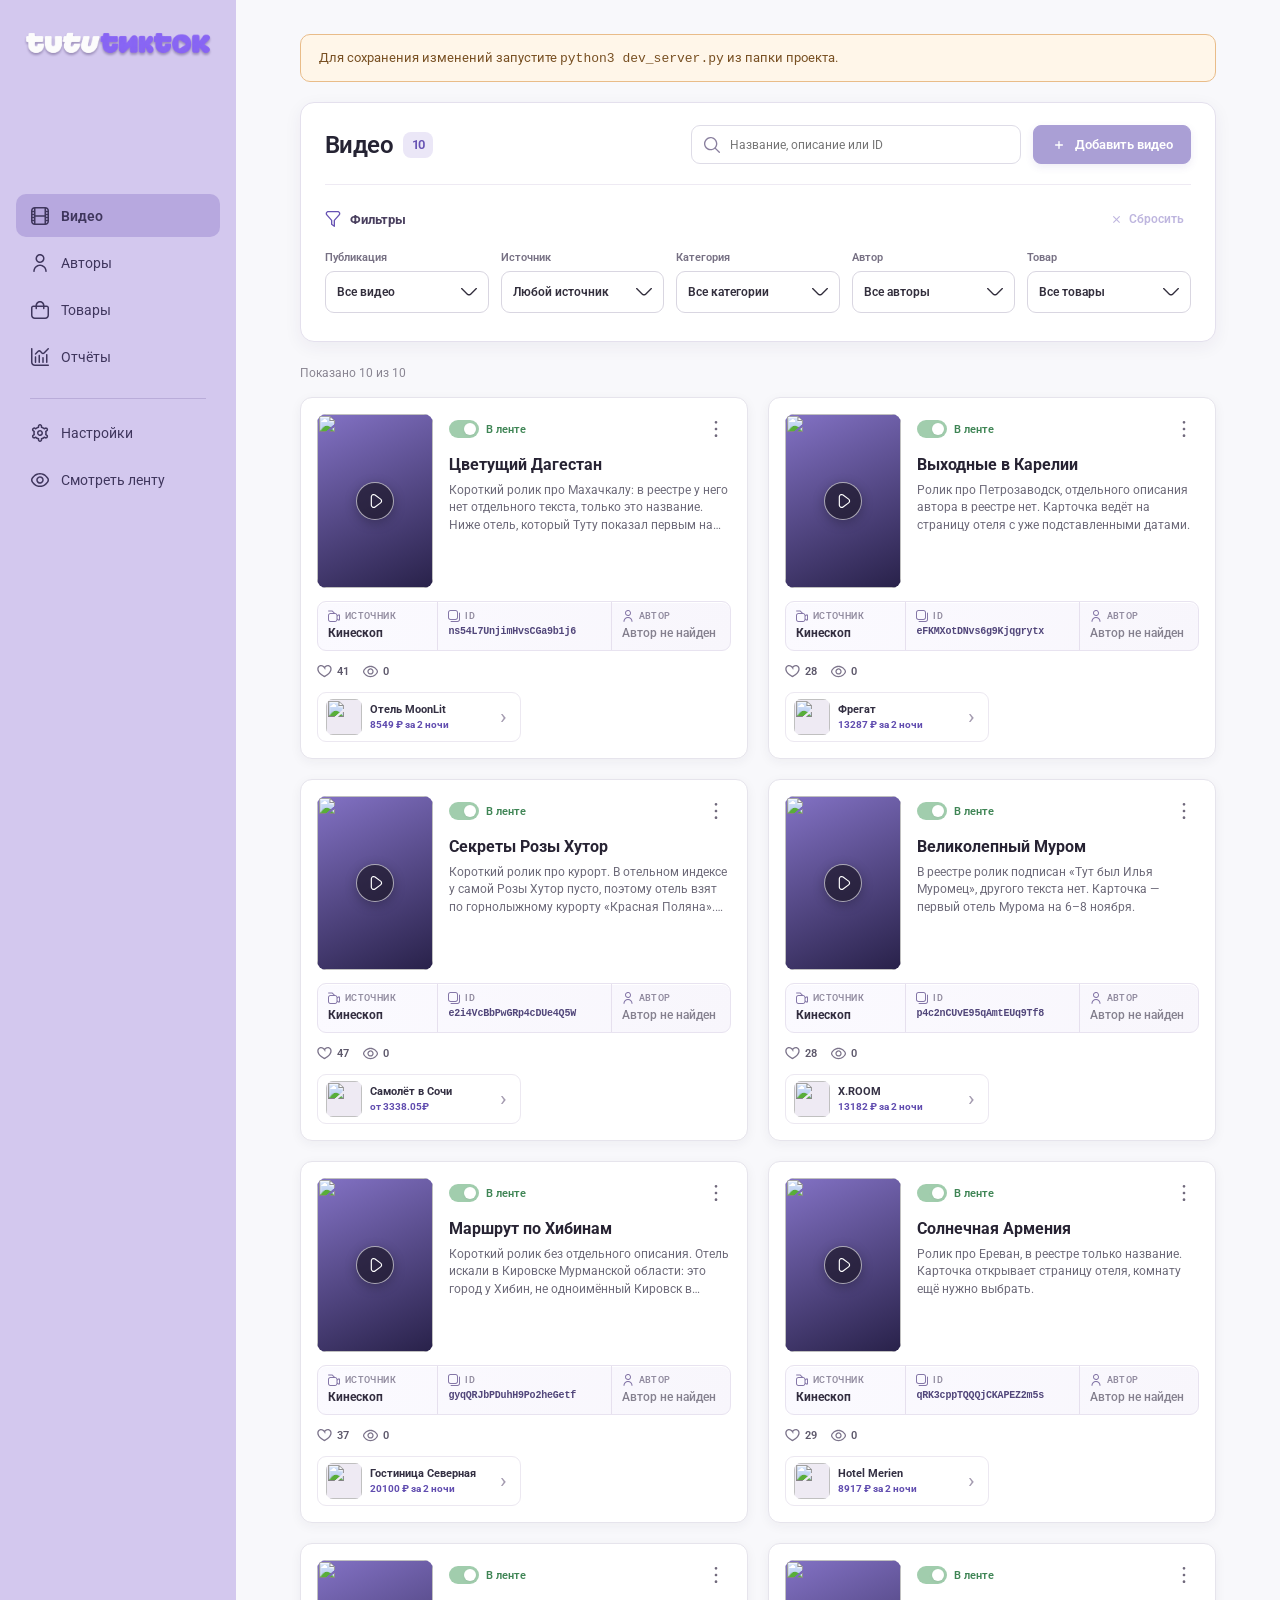
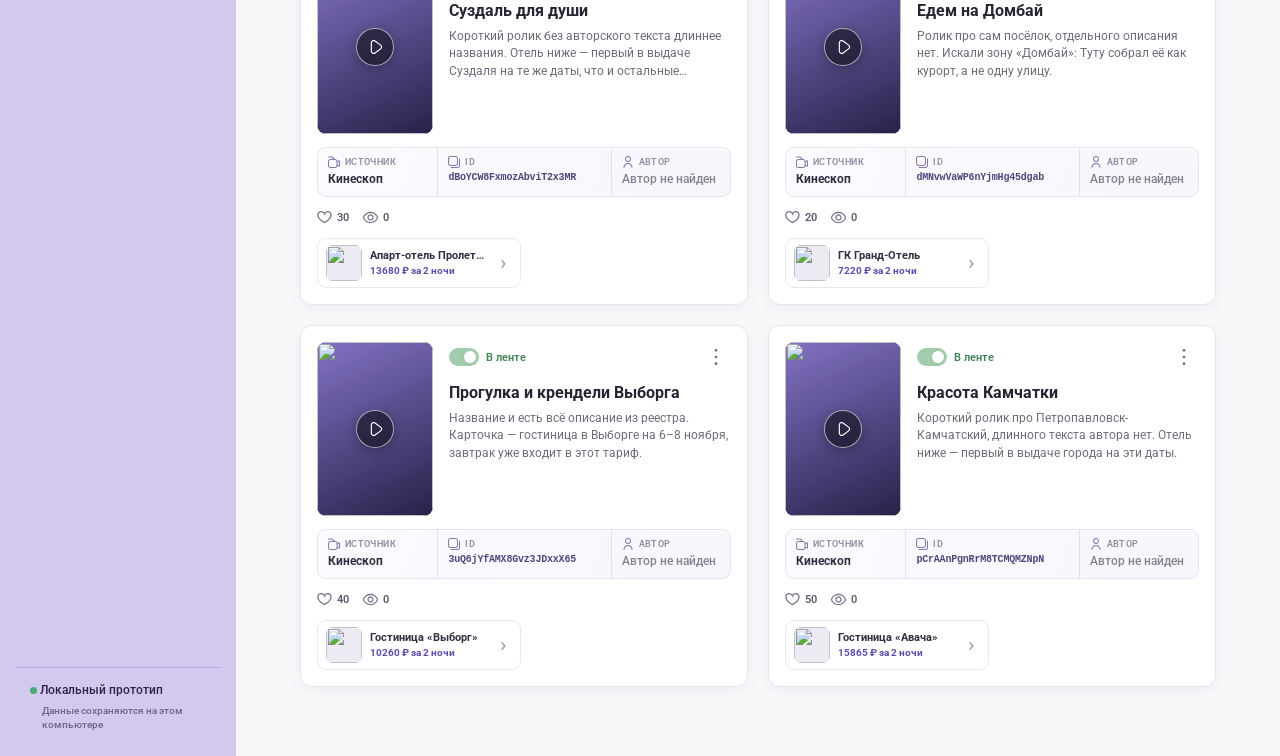
==== commit fe95d707: "Improve offer cards and like interactions" ====
--- a/admin.html
+++ b/admin.html
@@ -10,7 +10,7 @@
   <link rel="preconnect" href="https://fonts.googleapis.com">
   <link rel="preconnect" href="https://fonts.gstatic.com" crossorigin>
   <link href="https://fonts.googleapis.com/css2?family=Roboto:wght@400;500;600;700&display=swap" rel="stylesheet">
-  <link rel="stylesheet" href="admin.css?v=35">
+  <link rel="stylesheet" href="admin.css?v=41">
 </head>
 <body>
   <div class="app-shell">
@@ -82,8 +82,8 @@
       <section class="entity-form-group video-form-group"><h3>Обложка</h3><p>Своё изображение для карточки видео.</p>
       <div class="field poster-field"><span class="poster-field-label">Постер</span><div class="poster-picker"><div class="poster-preview"><img id="poster-preview-image" alt="Предпросмотр постера" hidden><span id="poster-preview-empty" class="poster-preview-empty"><i class="ui-icon icon-picture" aria-hidden="true"></i><span>Нет постера</span></span></div><div class="poster-picker-content"><strong id="poster-status">Постер не выбран</strong><p id="poster-hint">Можно добавить свою обложку для видео.</p><div class="poster-actions"><button id="poster-choose" class="outline-button poster-choose" type="button"><i class="ui-icon icon-upload" aria-hidden="true"></i><span id="poster-choose-label">Выбрать постер</span></button><button id="poster-remove" class="poster-remove" type="button" hidden><i class="ui-icon icon-trash" aria-hidden="true"></i><span>Убрать постер</span></button></div><small>PNG, JPEG или WebP · до 10 МБ</small></div></div><input id="video-poster" name="posterFile" type="file" accept="image/png,image/jpeg,image/webp" hidden></div>
       </section>
-      <section class="entity-form-group video-form-group"><h3>Офферы</h3><p>Необязательно · до двух карточек.</p>
-      <div class="offer-fields"><div class="field"><label for="offer-product">Товар из каталога</label><select id="offer-product" name="offerProduct"><option value="">Без привязки</option></select></div><div class="offer-row"><div class="field"><label for="offer-title">Название</label><input id="offer-title" name="offerTitle" maxlength="100" placeholder="Отель или билет"></div><div class="field"><label for="offer-price">Цена</label><input id="offer-price" name="offerPrice" maxlength="80" placeholder="от 4 500 ₽"></div></div><div class="field"><label for="offer-url">Ссылка на Туту</label><input id="offer-url" name="offerUrl" type="url" placeholder="https://hotel.tutu.ru/…"></div><details class="second-offer" id="second-offer"><summary>Добавить второй оффер</summary><div class="field"><label for="offer-product-2">Товар из каталога</label><select id="offer-product-2" name="offerProduct2"><option value="">Без привязки</option></select></div><div class="offer-row"><div class="field"><label for="offer-title-2">Название</label><input id="offer-title-2" name="offerTitle2" maxlength="100"></div><div class="field"><label for="offer-price-2">Цена</label><input id="offer-price-2" name="offerPrice2" maxlength="80"></div></div><div class="field"><label for="offer-url-2">Ссылка на Туту</label><input id="offer-url-2" name="offerUrl2" type="url" placeholder="https://…"></div></details></div>
+      <section class="entity-form-group video-form-group"><h3>Оффер</h3><p>Необязательно · одна карточка.</p>
+      <div class="offer-fields"><div class="field"><label for="offer-product">Товар из каталога</label><select id="offer-product" name="offerProduct"><option value="">Без привязки</option></select></div><div class="offer-row"><div class="field"><label for="offer-title">Название</label><input id="offer-title" name="offerTitle" maxlength="100" placeholder="Отель или билет"></div><div class="field"><label for="offer-price">Цена</label><input id="offer-price" name="offerPrice" maxlength="80" placeholder="от 4 500 ₽"></div></div><div class="field"><label for="offer-url">Ссылка на Туту</label><input id="offer-url" name="offerUrl" type="url" placeholder="https://hotel.tutu.ru/…"></div></div>
       </section>
       <p id="form-error" class="form-error" role="alert" hidden></p>
       </div>
@@ -92,8 +92,8 @@
   </dialog>
   <dialog id="preview-dialog" class="preview-dialog" aria-labelledby="preview-title"><h2 id="preview-title" class="sr-only">Видео</h2><div id="preview-body" class="preview-body"></div><button id="preview-close" class="preview-close" type="button" aria-label="Закрыть предпросмотр"><svg width="24" height="24" viewBox="0 0 24 24" aria-hidden="true"><path d="M6 6l12 12M18 6L6 18" fill="none" stroke="currentColor" stroke-width="1.8" stroke-linecap="round"/></svg></button></dialog>
   <div id="toast" class="toast" role="status" hidden></div>
-  <script src="feed-data.js?v=3"></script>
-  <script src="admin.js?v=24"></script>
+  <script src="feed-data.js?v=4"></script>
+  <script src="admin.js?v=29"></script>
   <script src="admin-sections.js?v=15"></script>
 </body>
 </html>
--- a/admin.css
+++ b/admin.css
@@ -118,12 +118,30 @@
 .meta-tags { max-width: 180px; background: #eee9fb; color: #604cab; }
 .video-title { width: 100%; margin: 11px 0 6px; color: #272333; font-size: 16px; font-weight: 700; line-height: 1.3; }
 .video-text { display: -webkit-box; width: 100%; margin: 0; overflow: hidden; -webkit-line-clamp: 3; -webkit-box-orient: vertical; color: #6d6a79; font-size: 12px; line-height: 1.45; }
-.video-facts { display: grid; grid-template-columns: minmax(0,1fr) minmax(0,1.45fr) minmax(0,1fr); gap: 0; margin: 14px 0 0; padding: 10px 0; border: 1px solid #eeebf3; border-radius: 8px; background: #faf9fc; }
-.video-fact { min-width: 0; padding: 0 10px; }
-.video-fact + .video-fact { border-left: 1px solid #e8e4ee; }
-.video-fact dt { margin-bottom: 4px; color: #95919f; font-size: 10px; line-height: 1.3; }
-.video-fact dd { margin: 0; overflow: hidden; color: #373243; font-size: 11px; font-weight: 600; line-height: 1.4; text-overflow: ellipsis; white-space: nowrap; }
+.video-facts { display: grid; grid-template-columns: minmax(0,1fr) minmax(0,1.45fr) minmax(0,1fr); gap: 0; margin: 13px 0 0; padding: 0; overflow: hidden; border: 1px solid #e8e3f0; border-radius: 9px; background: linear-gradient(110deg, #fbfaff, #f8f6fc); box-shadow: inset 0 1px 0 #fff; }
+.video-fact { min-width: 0; min-height: 48px; padding: 8px 10px 7px; }
+.video-fact + .video-fact { border-left: 1px solid #e6e0ee; }
+.video-fact dt { display: flex; align-items: center; gap: 5px; margin-bottom: 4px; color: #918b9f; font-size: 9px; font-weight: 600; letter-spacing: .04em; line-height: 1.2; text-transform: uppercase; }
+.video-fact dt .ui-icon { width: 12px; height: 12px; color: #8476a7; }
+.video-fact dd { margin: 0; overflow: hidden; color: #332e40; font-size: 12px; font-weight: 700; line-height: 1.25; text-overflow: ellipsis; white-space: nowrap; }
+.video-fact-id dd { color: #51467a; font-family: ui-monospace, SFMono-Regular, Menlo, monospace; font-size: 10px; letter-spacing: -.02em; }
+.video-fact-author dd:not(.is-empty) { color: #3f8555; }
+.video-fact-author dd:not(.is-empty)::before { content: "✓"; display: inline-grid; place-items: center; width: 14px; height: 14px; margin-right: 5px; border-radius: 50%; background: #e2f2e5; color: #438a58; font-size: 9px; vertical-align: -1px; }
 .video-fact dd.is-empty { color: #85818f; font-weight: 500; }
+.video-metrics { display: flex; align-items: center; gap: 14px; margin-top: 10px; color: #777483; }
+.video-metric { display: inline-flex; align-items: center; gap: 5px; min-height: 20px; font-size: 11px; }
+.video-metric strong { color: #5d586b; font-size: 11px; font-weight: 600; }
+.video-metric .ui-icon, .like-metric-icon { width: 15px; height: 15px; color: #7c748b; }
+.like-metric-icon { display: inline-block; background: currentColor; -webkit-mask: url("assets/brand/feed-like-shape.svg") center / contain no-repeat; mask: url("assets/brand/feed-like-shape.svg") center / contain no-repeat; }
+.admin-offers { display: grid; grid-template-columns: repeat(2, minmax(0, 1fr)); gap: 6px; margin-top: 11px; }
+.admin-offer { display: grid; grid-template-columns: 36px minmax(0,1fr) 18px; align-items: center; gap: 8px; min-height: 50px; padding: 6px 8px; border: 1px solid #ece8f1; border-radius: 9px; background: #fff; color: #272333; text-decoration: none; transition: border-color .18s, box-shadow .18s, transform .18s; }
+.admin-offer:hover, .admin-offer:focus-visible { border-color: #cfc2ea; box-shadow: 0 4px 12px #3b2a6814; outline: none; transform: translateY(-1px); }
+.admin-offer-thumb { width: 36px; height: 36px; border-radius: 7px; object-fit: cover; background: #eeeaf3; }
+.admin-offer-text { display: flex; min-width: 0; flex-direction: column; gap: 2px; }
+.admin-offer-title, .admin-offer-price { overflow: hidden; text-overflow: ellipsis; white-space: nowrap; }
+.admin-offer-title { color: #343043; font-size: 11px; font-weight: 700; line-height: 1.2; }
+.admin-offer-price { color: #604caf; font-size: 10px; font-weight: 700; line-height: 1.2; }
+.admin-offer-arrow { color: #a39aaF; font-size: 22px; line-height: 1; text-align: center; }
 .card-footer { margin-top: 12px; padding-top: 12px; border-top: 1px solid #efedf3; }
 .offer-note { display: block; min-width: 0; overflow: hidden; color: #777483; font-size: 11px; text-overflow: ellipsis; white-space: nowrap; }
 .filters { display: block; }
@@ -209,9 +227,6 @@
 .source-link .ui-icon { width: 13px; height: 13px; }
 .offer-fields { margin: 0; padding: 0; }
 .offer-row { display: grid; grid-template-columns: 1fr 135px; gap: 10px; }
-.second-offer { margin: 1px 0 13px; padding-top: 9px; border-top: 1px solid #e9e5ef; }
-.second-offer summary { color: #6652b3; font-size: 12px; font-weight: 600; cursor: pointer; }
-.second-offer[open] summary { margin-bottom: 12px; }
 body.modal-open { position: fixed; left: 0; width: 100%; overflow: hidden; }
 .preview-dialog { position: fixed; inset: auto; top: 50%; left: 50%; width: min(400px,47.25vh,calc(100vw - 24px)); max-height: calc(100vh - 24px); margin: 0; padding: 0; overflow: hidden; border: 0; border-radius: 14px; box-shadow: 0 25px 70px #20173d45; background: #171321; transform: translate(-50%,-50%); }
 .preview-dialog::backdrop { background: #1b1732ae; }
@@ -319,6 +334,7 @@
 @media (max-width: 540px) { .video-grid { grid-template-columns: 1fr; } .section-panel-actions { align-items: stretch; flex-direction: column; } .section-panel-actions .search, .section-panel-actions .primary-button, .section-filter-field { width: 100%; } .offer-row, .form-two-columns { grid-template-columns: 1fr; gap: 0; } }
 @media (max-width: 540px) { .card-top { grid-template-columns: 96px minmax(0,1fr); gap: 12px; } .poster-box { width: 96px; height: 144px; } .video-card { padding: 13px; } .video-title { font-size: 14px; } }
 @media (max-width: 540px) { .video-facts { grid-template-columns: 1fr; padding: 4px 10px; } .video-fact { display: grid; grid-template-columns: 64px minmax(0,1fr); align-items: center; gap: 8px; padding: 6px 0; } .video-fact + .video-fact { border-top: 1px solid #e8e4ee; border-left: 0; } .video-fact dt { margin: 0; } }
+@media (max-width: 540px) { .admin-offers { grid-template-columns: 1fr; } }
 @media (max-width: 540px) { .poster-picker { gap: 12px; padding: 10px; } .poster-preview { flex-basis: 70px; width: 70px; height: 124px; } .poster-actions { align-items: flex-start; flex-direction: column; } }
 @media (max-width: 950px) { .streamer-grid { grid-template-columns: 1fr; } .product-table { overflow-x: auto; } .product-row { min-width: 780px; } }
 @media (max-width: 760px) { .sidebar nav { display: flex; overflow-x: auto; margin-top: 12px; gap: 4px; } .sidebar .nav-separator { display: none; } .sidebar .nav-link { flex: none; margin: 0; white-space: nowrap; } .report-stats { grid-template-columns: repeat(2,minmax(0,1fr)); } }
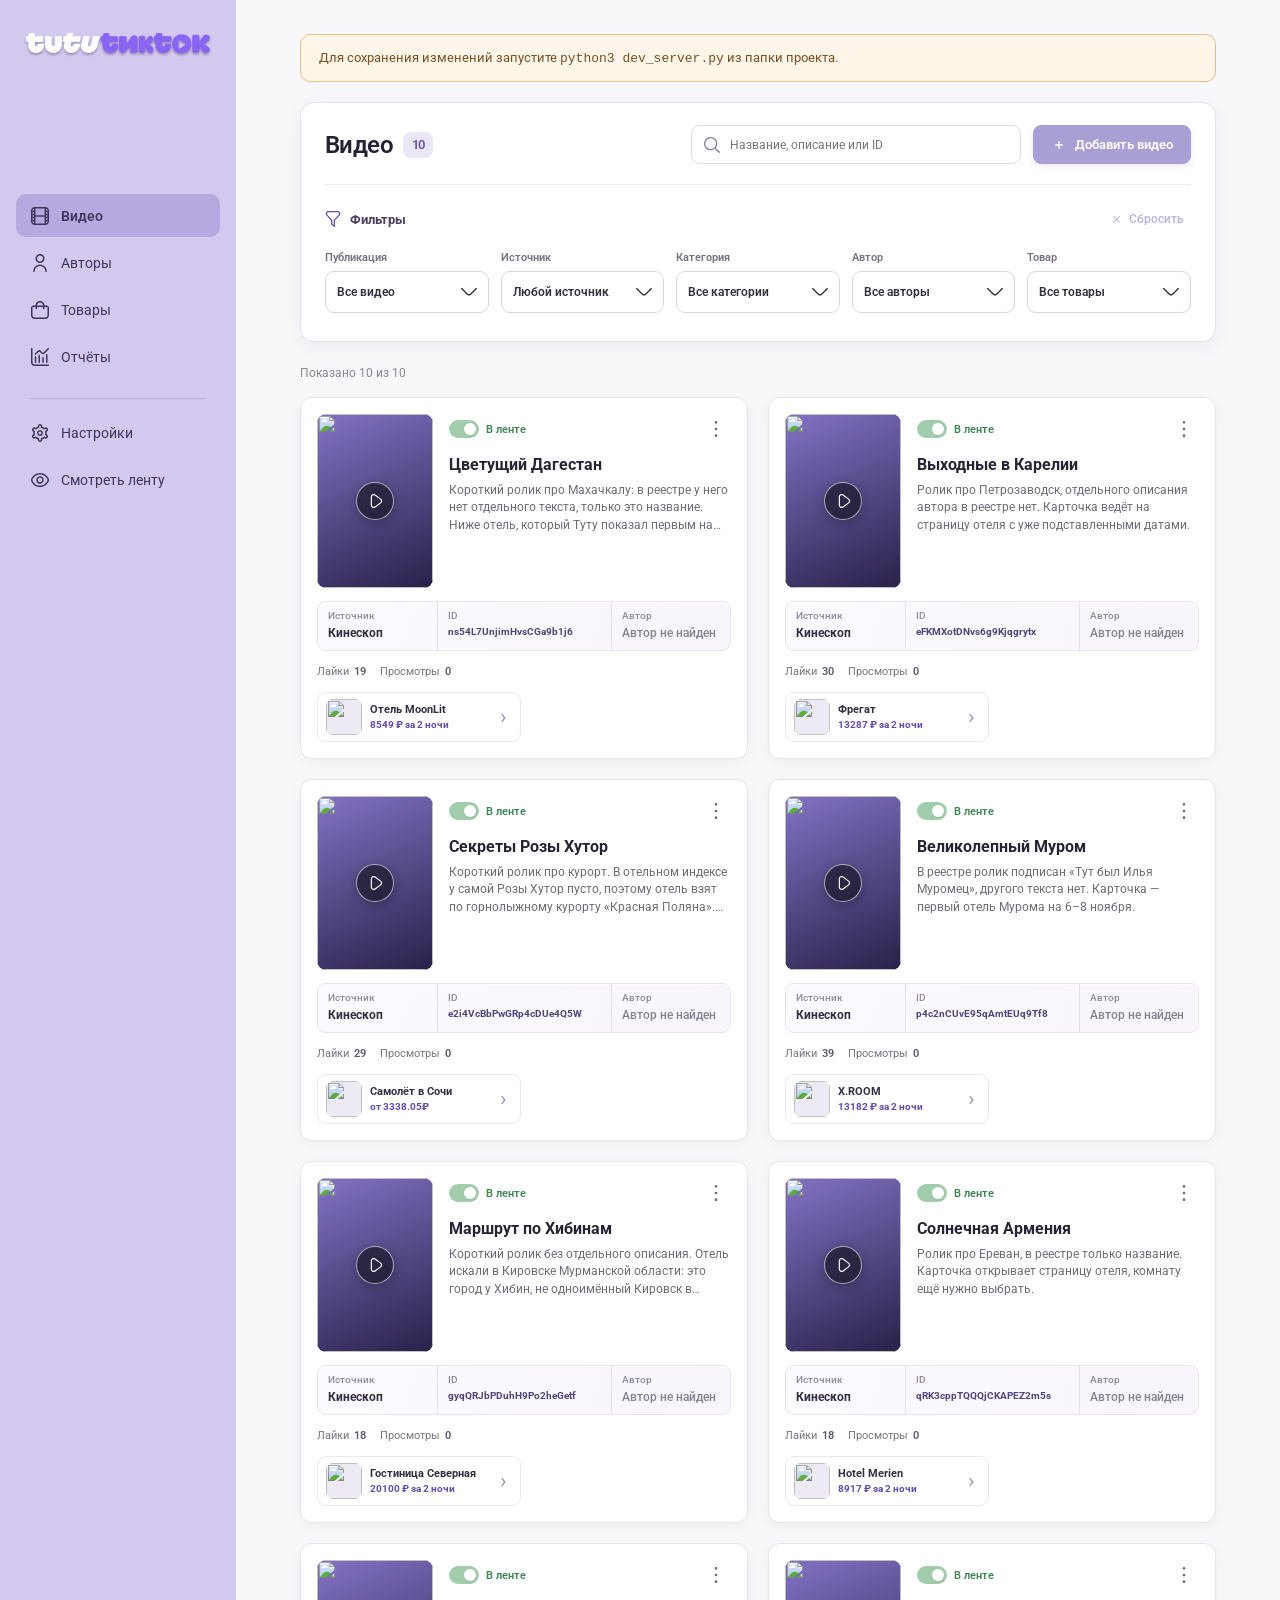
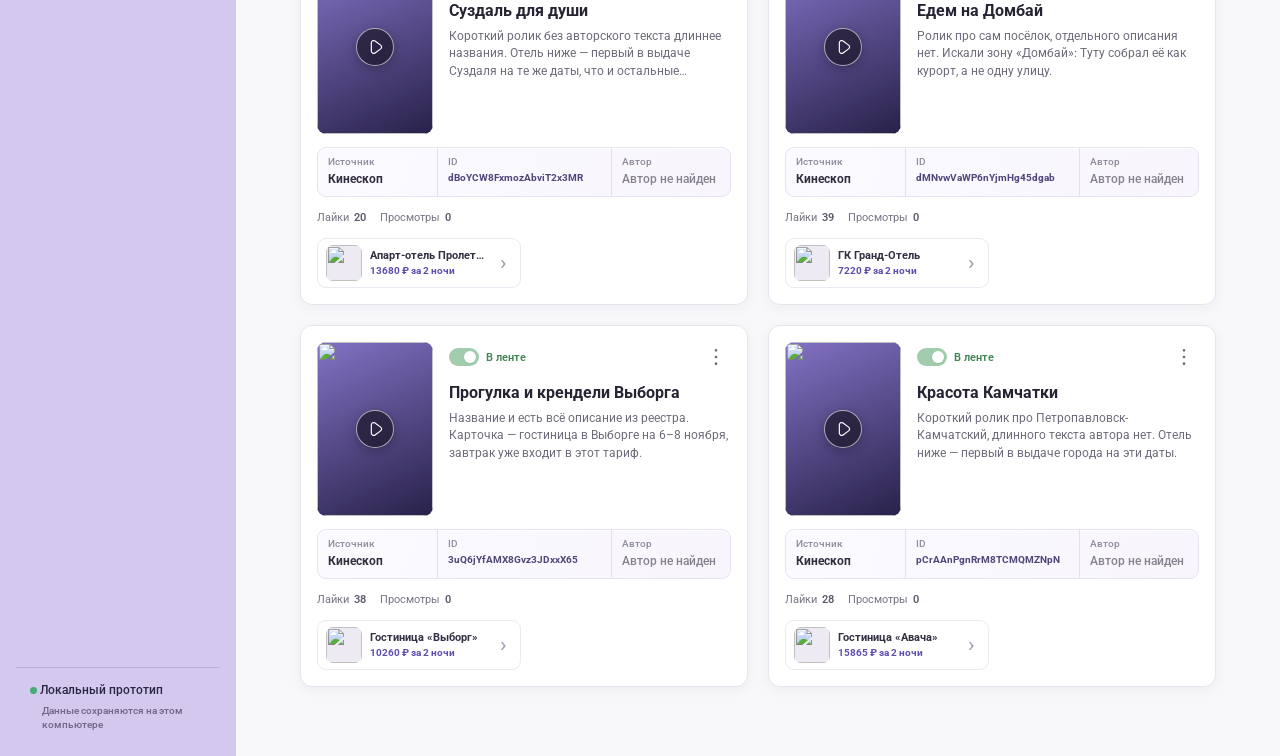
==== commit a7c09d6b: "2810_1820" ====
--- a/admin.html
+++ b/admin.html
@@ -10,7 +10,7 @@
   <link rel="preconnect" href="https://fonts.googleapis.com">
   <link rel="preconnect" href="https://fonts.gstatic.com" crossorigin>
   <link href="https://fonts.googleapis.com/css2?family=Roboto:wght@400;500;600;700&display=swap" rel="stylesheet">
-  <link rel="stylesheet" href="admin.css?v=41">
+  <link rel="stylesheet" href="admin.css?v=43">
 </head>
 <body>
   <div class="app-shell">
@@ -93,7 +93,7 @@
   <dialog id="preview-dialog" class="preview-dialog" aria-labelledby="preview-title"><h2 id="preview-title" class="sr-only">Видео</h2><div id="preview-body" class="preview-body"></div><button id="preview-close" class="preview-close" type="button" aria-label="Закрыть предпросмотр"><svg width="24" height="24" viewBox="0 0 24 24" aria-hidden="true"><path d="M6 6l12 12M18 6L6 18" fill="none" stroke="currentColor" stroke-width="1.8" stroke-linecap="round"/></svg></button></dialog>
   <div id="toast" class="toast" role="status" hidden></div>
   <script src="feed-data.js?v=4"></script>
-  <script src="admin.js?v=29"></script>
+  <script src="admin.js?v=30"></script>
   <script src="admin-sections.js?v=15"></script>
 </body>
 </html>
--- a/admin.css
+++ b/admin.css
@@ -121,18 +121,15 @@
 .video-facts { display: grid; grid-template-columns: minmax(0,1fr) minmax(0,1.45fr) minmax(0,1fr); gap: 0; margin: 13px 0 0; padding: 0; overflow: hidden; border: 1px solid #e8e3f0; border-radius: 9px; background: linear-gradient(110deg, #fbfaff, #f8f6fc); box-shadow: inset 0 1px 0 #fff; }
 .video-fact { min-width: 0; min-height: 48px; padding: 8px 10px 7px; }
 .video-fact + .video-fact { border-left: 1px solid #e6e0ee; }
-.video-fact dt { display: flex; align-items: center; gap: 5px; margin-bottom: 4px; color: #918b9f; font-size: 9px; font-weight: 600; letter-spacing: .04em; line-height: 1.2; text-transform: uppercase; }
-.video-fact dt .ui-icon { width: 12px; height: 12px; color: #8476a7; }
+.video-fact dt { margin-bottom: 4px; color: #918b9f; font-size: 10px; font-weight: 500; line-height: 1.2; }
 .video-fact dd { margin: 0; overflow: hidden; color: #332e40; font-size: 12px; font-weight: 700; line-height: 1.25; text-overflow: ellipsis; white-space: nowrap; }
-.video-fact-id dd { color: #51467a; font-family: ui-monospace, SFMono-Regular, Menlo, monospace; font-size: 10px; letter-spacing: -.02em; }
+.video-fact-id dd { color: #51467a; font-size: 10px; }
 .video-fact-author dd:not(.is-empty) { color: #3f8555; }
-.video-fact-author dd:not(.is-empty)::before { content: "✓"; display: inline-grid; place-items: center; width: 14px; height: 14px; margin-right: 5px; border-radius: 50%; background: #e2f2e5; color: #438a58; font-size: 9px; vertical-align: -1px; }
 .video-fact dd.is-empty { color: #85818f; font-weight: 500; }
 .video-metrics { display: flex; align-items: center; gap: 14px; margin-top: 10px; color: #777483; }
 .video-metric { display: inline-flex; align-items: center; gap: 5px; min-height: 20px; font-size: 11px; }
+.video-metric-label { color: #777483; font-size: 11px; font-weight: 400; }
 .video-metric strong { color: #5d586b; font-size: 11px; font-weight: 600; }
-.video-metric .ui-icon, .like-metric-icon { width: 15px; height: 15px; color: #7c748b; }
-.like-metric-icon { display: inline-block; background: currentColor; -webkit-mask: url("assets/brand/feed-like-shape.svg") center / contain no-repeat; mask: url("assets/brand/feed-like-shape.svg") center / contain no-repeat; }
 .admin-offers { display: grid; grid-template-columns: repeat(2, minmax(0, 1fr)); gap: 6px; margin-top: 11px; }
 .admin-offer { display: grid; grid-template-columns: 36px minmax(0,1fr) 18px; align-items: center; gap: 8px; min-height: 50px; padding: 6px 8px; border: 1px solid #ece8f1; border-radius: 9px; background: #fff; color: #272333; text-decoration: none; transition: border-color .18s, box-shadow .18s, transform .18s; }
 .admin-offer:hover, .admin-offer:focus-visible { border-color: #cfc2ea; box-shadow: 0 4px 12px #3b2a6814; outline: none; transform: translateY(-1px); }
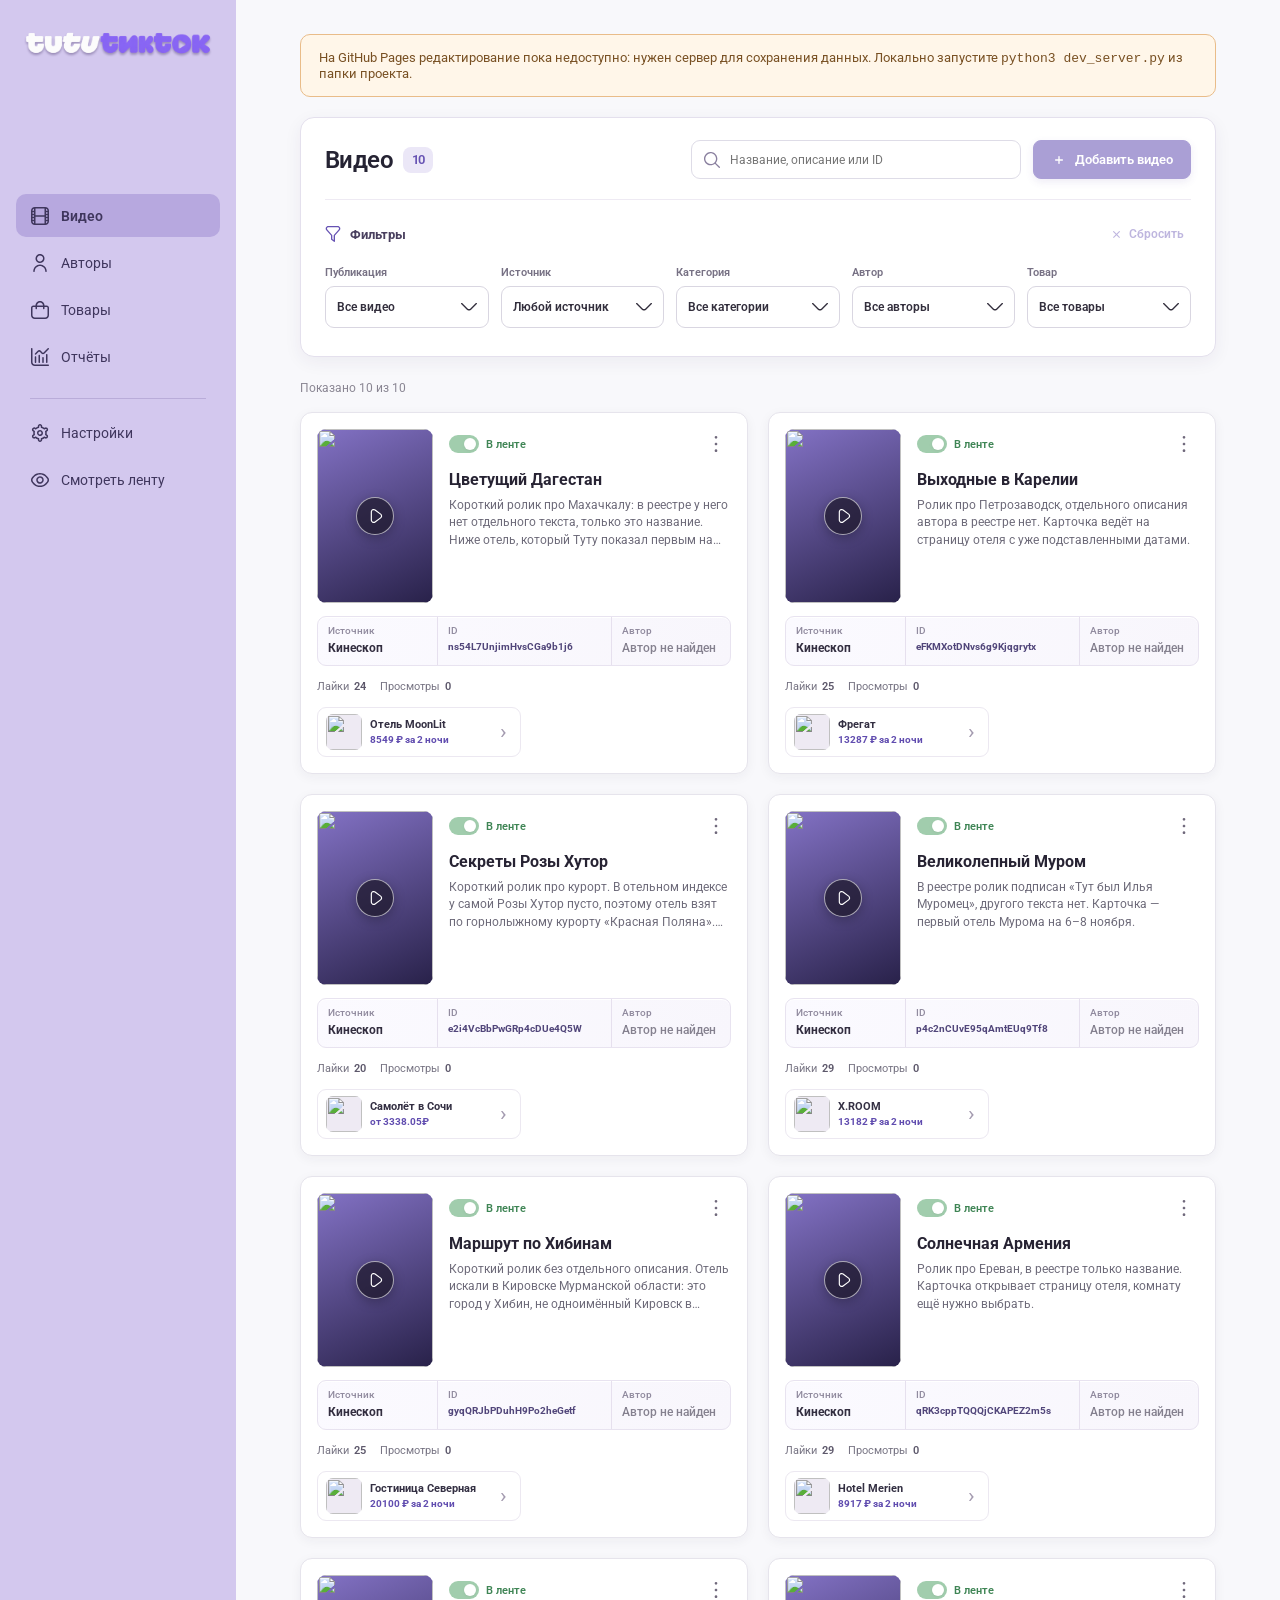
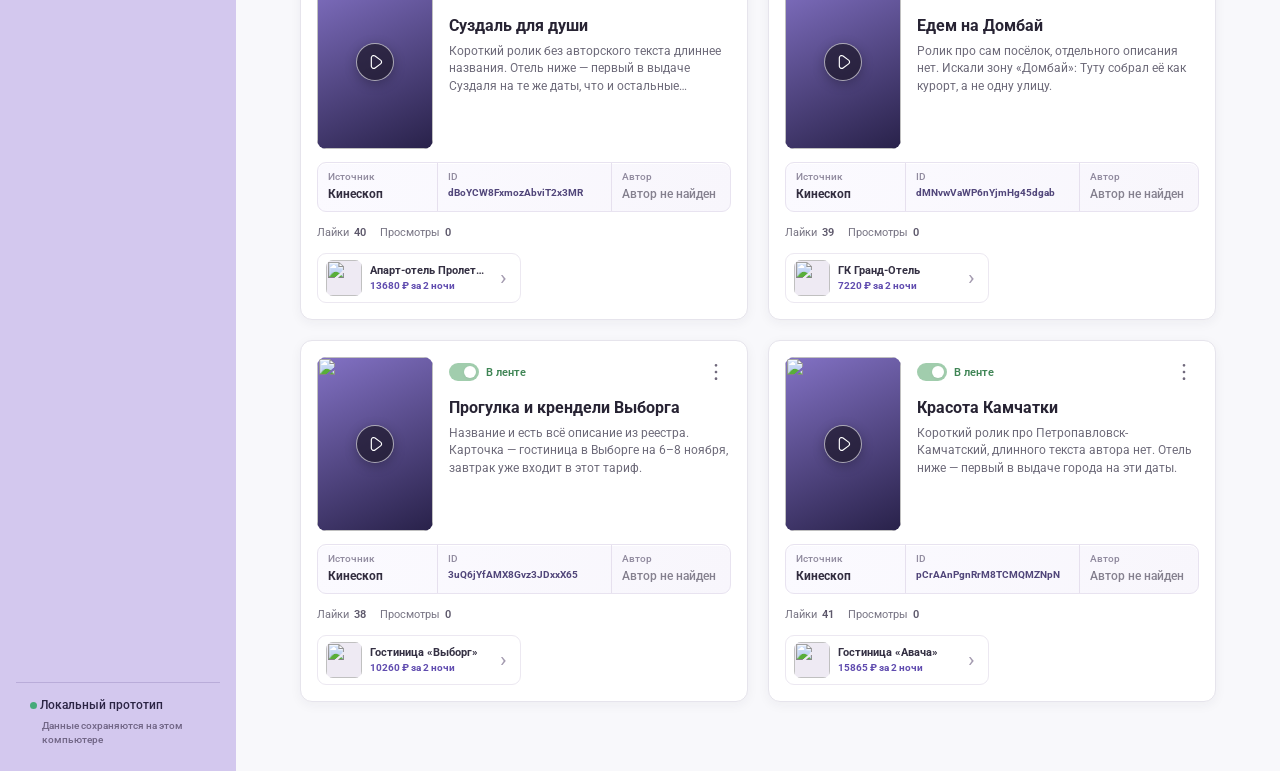
==== commit 136577d0: "Open admin from GitHub Pages root" ====
--- a/admin.html
+++ b/admin.html
@@ -23,14 +23,14 @@
         <a class="nav-link" data-section="reports" href="admin.html?section=reports"><span class="ui-icon icon-chart-histogram nav-icon" aria-hidden="true"></span>Отчёты</a>
         <div class="nav-separator"></div>
         <a class="nav-link" data-section="settings" href="admin.html?section=settings"><span class="ui-icon icon-settings nav-icon" aria-hidden="true"></span>Настройки</a>
-        <a class="nav-link" href="index.html" target="_blank"><span class="ui-icon icon-eye nav-icon" aria-hidden="true"></span>Смотреть ленту</a>
+        <a class="nav-link" href="feed.html" target="_blank"><span class="ui-icon icon-eye nav-icon" aria-hidden="true"></span>Смотреть ленту</a>
       </nav>
       <div class="sidebar-footer"><span class="status-dot"></span> Локальный прототип <small>Данные сохраняются на этом компьютере</small></div>
     </aside>
 
     <main class="main">
       <section class="content" id="video-section">
-        <div id="offline-alert" class="alert" hidden>Для сохранения изменений запустите <code>python3 dev_server.py</code> из папки проекта.</div>
+        <div id="offline-alert" class="alert" hidden>На GitHub Pages редактирование пока недоступно: нужен сервер для сохранения данных. Локально запустите <code>python3 dev_server.py</code> из папки проекта.</div>
         <div class="section-panel">
           <div class="section-panel-top">
             <h2>Видео <span id="video-count" class="count">0</span></h2>
@@ -93,7 +93,7 @@
   <dialog id="preview-dialog" class="preview-dialog" aria-labelledby="preview-title"><h2 id="preview-title" class="sr-only">Видео</h2><div id="preview-body" class="preview-body"></div><button id="preview-close" class="preview-close" type="button" aria-label="Закрыть предпросмотр"><svg width="24" height="24" viewBox="0 0 24 24" aria-hidden="true"><path d="M6 6l12 12M18 6L6 18" fill="none" stroke="currentColor" stroke-width="1.8" stroke-linecap="round"/></svg></button></dialog>
   <div id="toast" class="toast" role="status" hidden></div>
   <script src="feed-data.js?v=4"></script>
-  <script src="admin.js?v=30"></script>
+  <script src="admin.js?v=31"></script>
   <script src="admin-sections.js?v=15"></script>
 </body>
 </html>
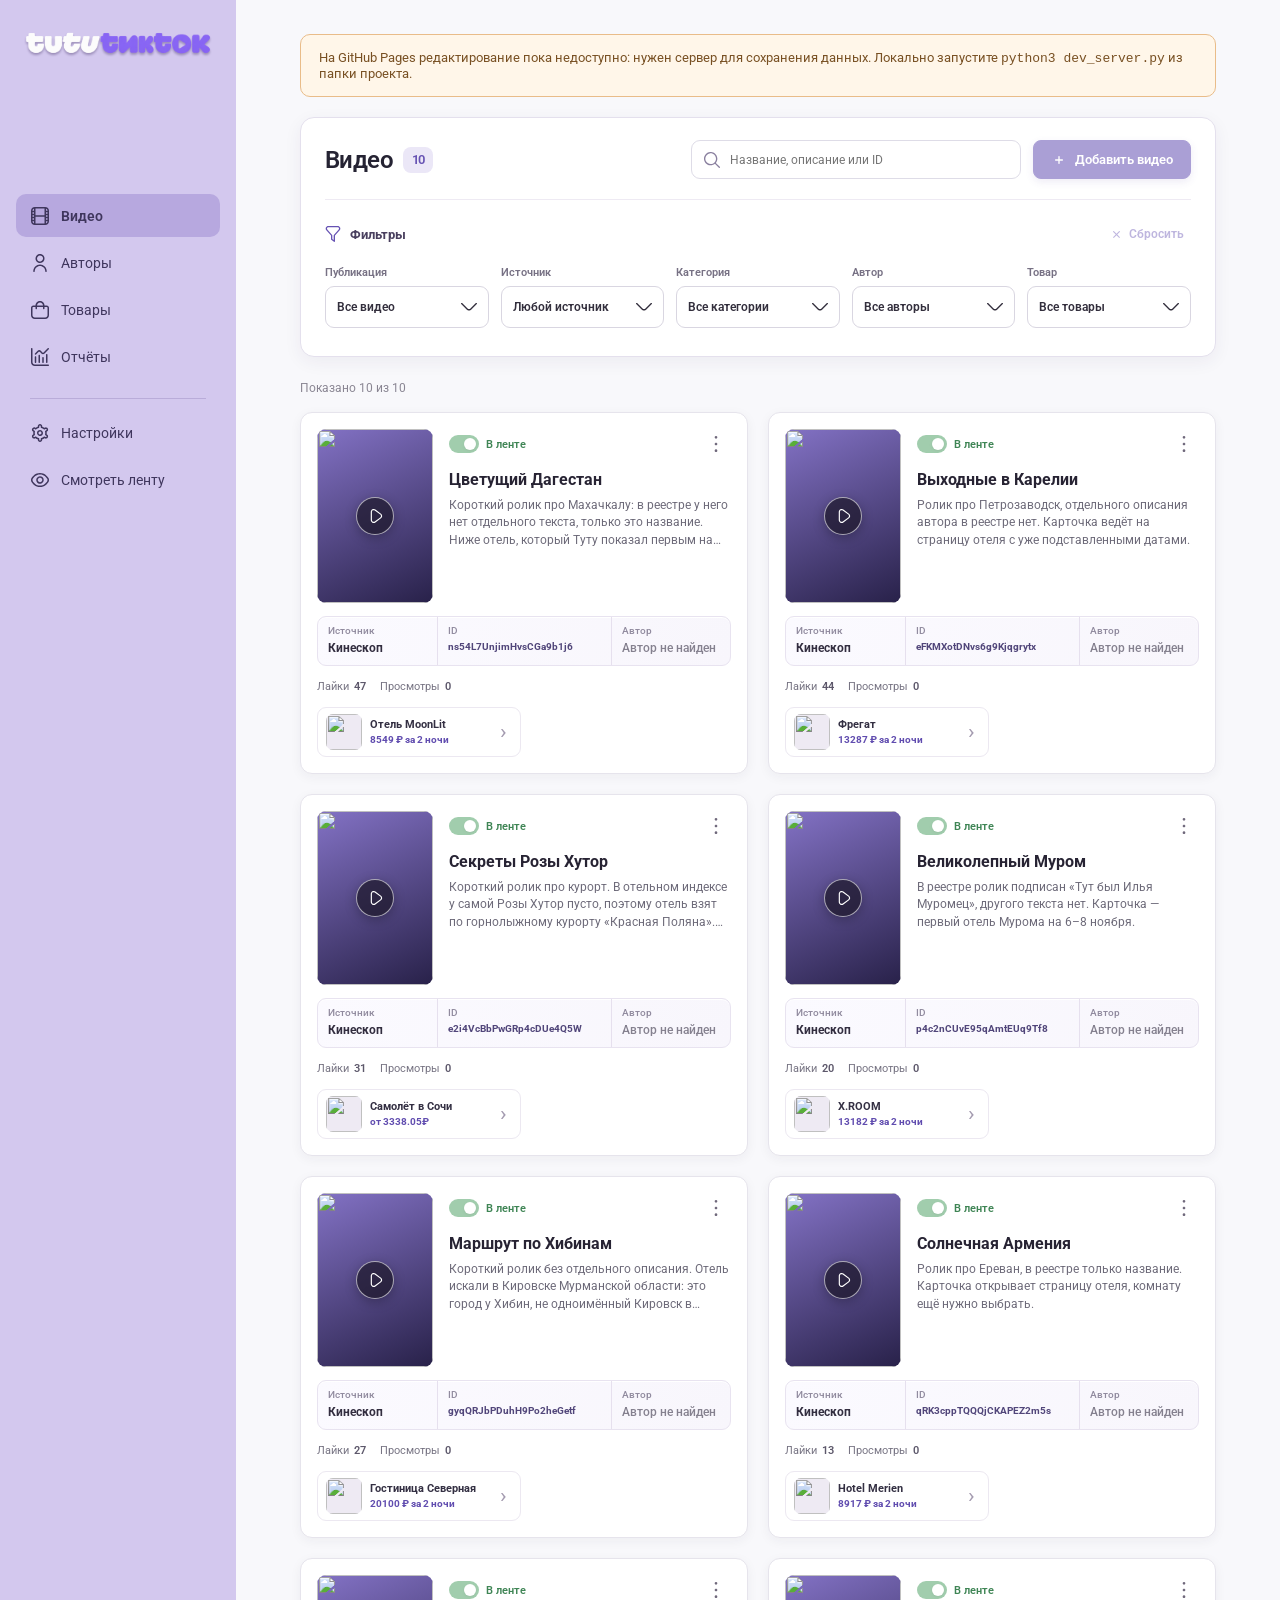
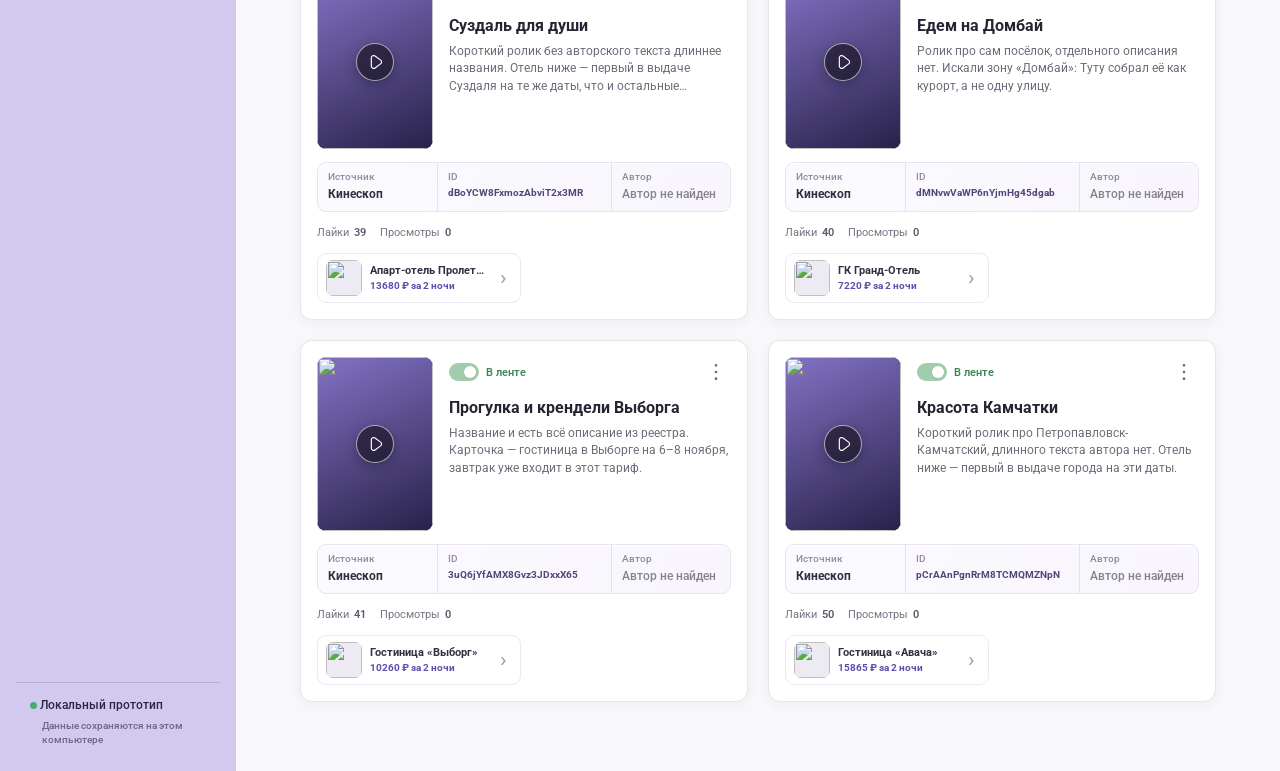
==== commit fa4a2922: "Allow Tutu app deep links for offers" ====
--- a/admin.html
+++ b/admin.html
@@ -83,7 +83,7 @@
       <div class="field poster-field"><span class="poster-field-label">Постер</span><div class="poster-picker"><div class="poster-preview"><img id="poster-preview-image" alt="Предпросмотр постера" hidden><span id="poster-preview-empty" class="poster-preview-empty"><i class="ui-icon icon-picture" aria-hidden="true"></i><span>Нет постера</span></span></div><div class="poster-picker-content"><strong id="poster-status">Постер не выбран</strong><p id="poster-hint">Можно добавить свою обложку для видео.</p><div class="poster-actions"><button id="poster-choose" class="outline-button poster-choose" type="button"><i class="ui-icon icon-upload" aria-hidden="true"></i><span id="poster-choose-label">Выбрать постер</span></button><button id="poster-remove" class="poster-remove" type="button" hidden><i class="ui-icon icon-trash" aria-hidden="true"></i><span>Убрать постер</span></button></div><small>PNG, JPEG или WebP · до 10 МБ</small></div></div><input id="video-poster" name="posterFile" type="file" accept="image/png,image/jpeg,image/webp" hidden></div>
       </section>
       <section class="entity-form-group video-form-group"><h3>Оффер</h3><p>Необязательно · одна карточка.</p>
-      <div class="offer-fields"><div class="field"><label for="offer-product">Товар из каталога</label><select id="offer-product" name="offerProduct"><option value="">Без привязки</option></select></div><div class="offer-row"><div class="field"><label for="offer-title">Название</label><input id="offer-title" name="offerTitle" maxlength="100" placeholder="Отель или билет"></div><div class="field"><label for="offer-price">Цена</label><input id="offer-price" name="offerPrice" maxlength="80" placeholder="от 4 500 ₽"></div></div><div class="field"><label for="offer-url">Ссылка на Туту</label><input id="offer-url" name="offerUrl" type="url" placeholder="https://hotel.tutu.ru/…"></div></div>
+      <div class="offer-fields"><div class="field"><label for="offer-product">Товар из каталога</label><select id="offer-product" name="offerProduct"><option value="">Без привязки</option></select></div><div class="offer-row"><div class="field"><label for="offer-title">Название</label><input id="offer-title" name="offerTitle" maxlength="100" placeholder="Отель или билет"></div><div class="field"><label for="offer-price">Цена</label><input id="offer-price" name="offerPrice" maxlength="80" placeholder="от 4 500 ₽"></div></div><div class="field"><label for="offer-url">Ссылка на Туту</label><input id="offer-url" name="offerUrl" type="url" placeholder="https://hotel.tutu.ru/ или tutu://…"><small>Можно указать веб-ссылку или диплинк Туту для открытия приложения.</small></div></div>
       </section>
       <p id="form-error" class="form-error" role="alert" hidden></p>
       </div>
@@ -93,7 +93,7 @@
   <dialog id="preview-dialog" class="preview-dialog" aria-labelledby="preview-title"><h2 id="preview-title" class="sr-only">Видео</h2><div id="preview-body" class="preview-body"></div><button id="preview-close" class="preview-close" type="button" aria-label="Закрыть предпросмотр"><svg width="24" height="24" viewBox="0 0 24 24" aria-hidden="true"><path d="M6 6l12 12M18 6L6 18" fill="none" stroke="currentColor" stroke-width="1.8" stroke-linecap="round"/></svg></button></dialog>
   <div id="toast" class="toast" role="status" hidden></div>
   <script src="feed-data.js?v=4"></script>
-  <script src="admin.js?v=31"></script>
+  <script src="admin.js?v=32"></script>
   <script src="admin-sections.js?v=15"></script>
 </body>
 </html>
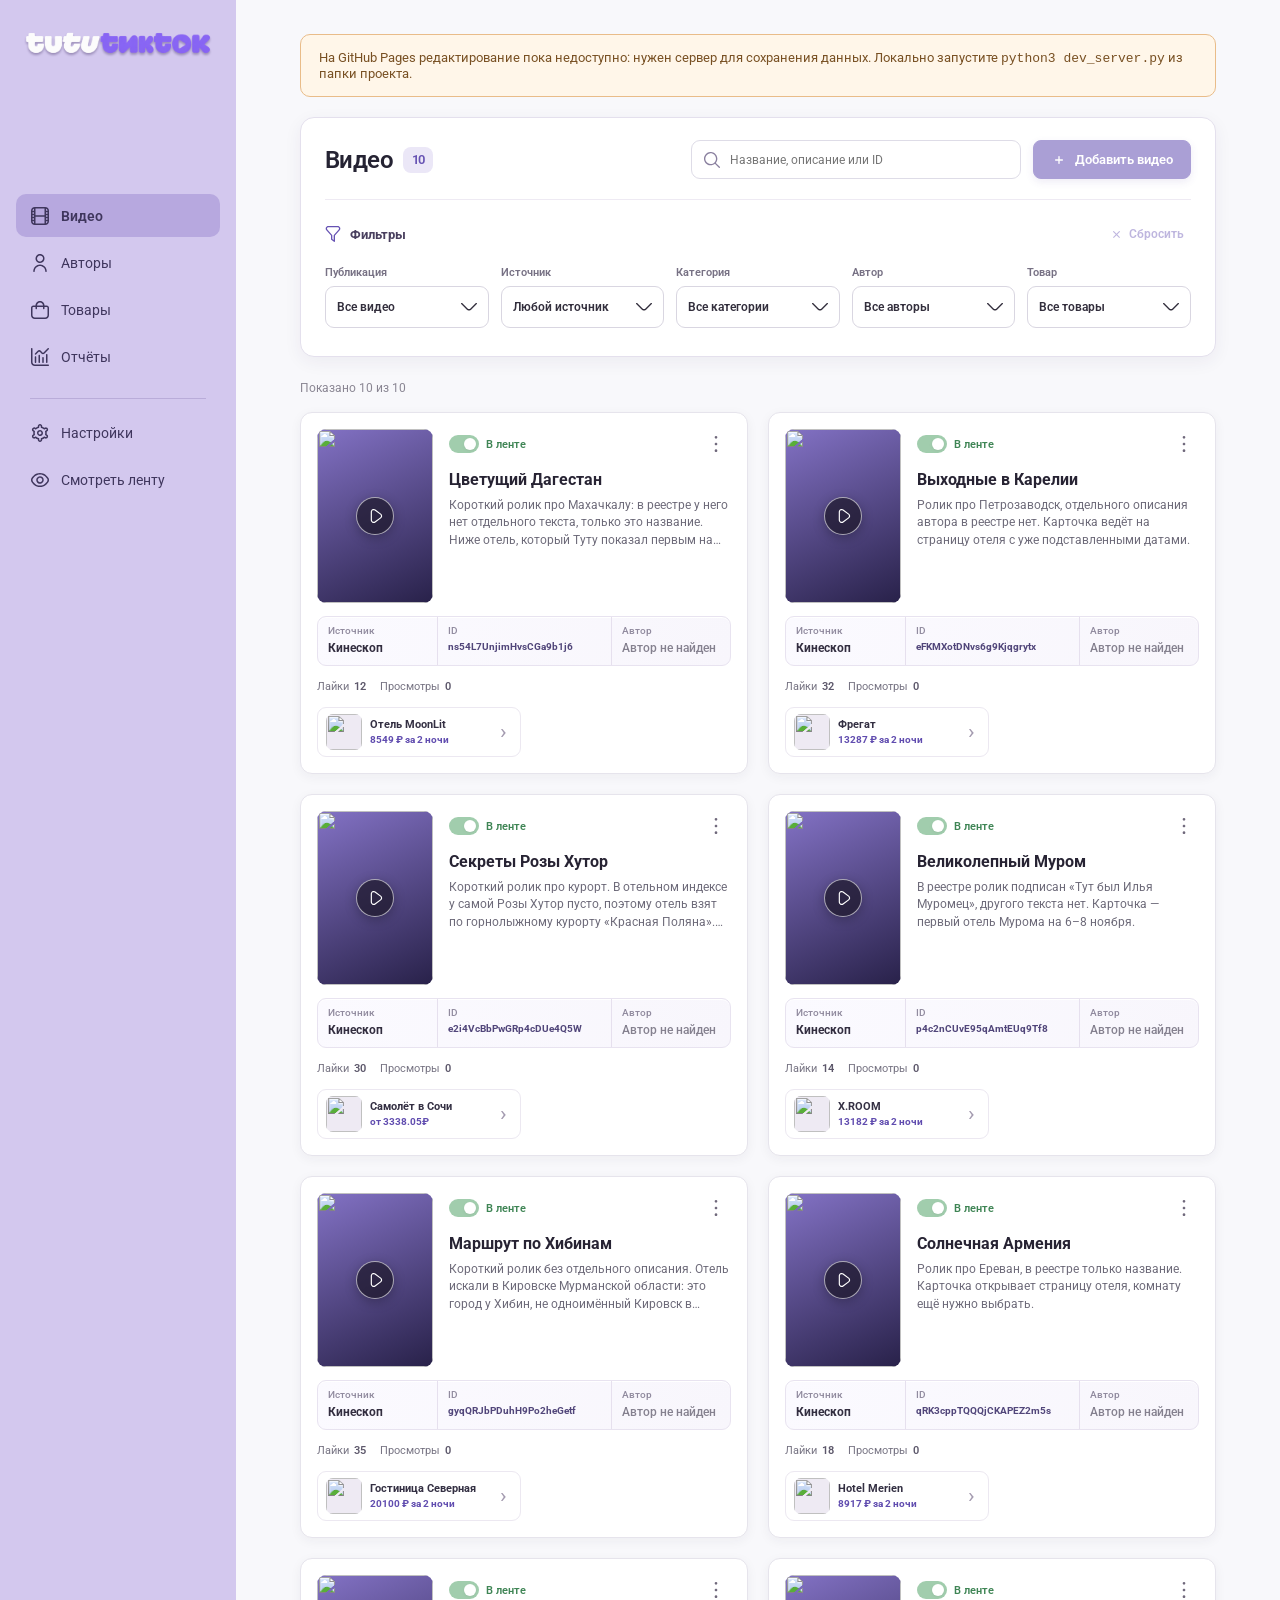
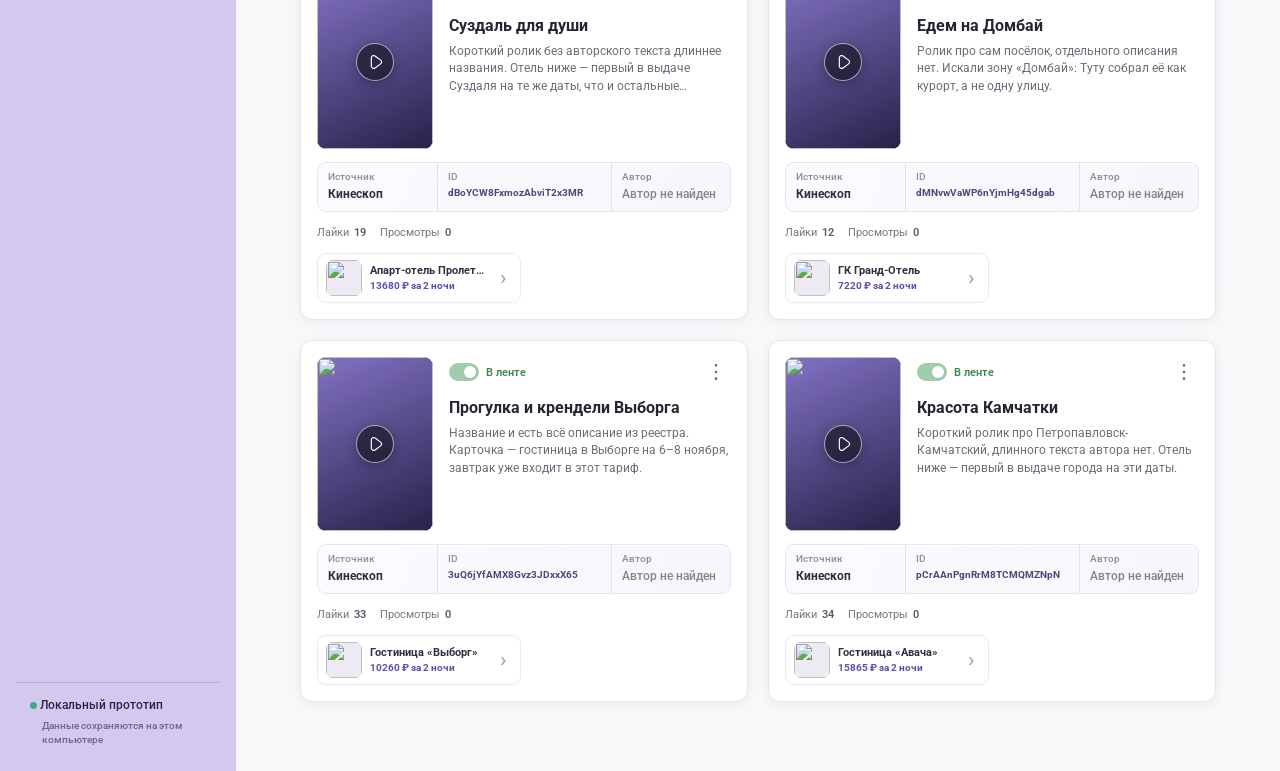
==== commit 7cf4c52f: "Accept transport app deep links in offer form" ====
--- a/admin.html
+++ b/admin.html
@@ -83,7 +83,7 @@
       <div class="field poster-field"><span class="poster-field-label">Постер</span><div class="poster-picker"><div class="poster-preview"><img id="poster-preview-image" alt="Предпросмотр постера" hidden><span id="poster-preview-empty" class="poster-preview-empty"><i class="ui-icon icon-picture" aria-hidden="true"></i><span>Нет постера</span></span></div><div class="poster-picker-content"><strong id="poster-status">Постер не выбран</strong><p id="poster-hint">Можно добавить свою обложку для видео.</p><div class="poster-actions"><button id="poster-choose" class="outline-button poster-choose" type="button"><i class="ui-icon icon-upload" aria-hidden="true"></i><span id="poster-choose-label">Выбрать постер</span></button><button id="poster-remove" class="poster-remove" type="button" hidden><i class="ui-icon icon-trash" aria-hidden="true"></i><span>Убрать постер</span></button></div><small>PNG, JPEG или WebP · до 10 МБ</small></div></div><input id="video-poster" name="posterFile" type="file" accept="image/png,image/jpeg,image/webp" hidden></div>
       </section>
       <section class="entity-form-group video-form-group"><h3>Оффер</h3><p>Необязательно · одна карточка.</p>
-      <div class="offer-fields"><div class="field"><label for="offer-product">Товар из каталога</label><select id="offer-product" name="offerProduct"><option value="">Без привязки</option></select></div><div class="offer-row"><div class="field"><label for="offer-title">Название</label><input id="offer-title" name="offerTitle" maxlength="100" placeholder="Отель или билет"></div><div class="field"><label for="offer-price">Цена</label><input id="offer-price" name="offerPrice" maxlength="80" placeholder="от 4 500 ₽"></div></div><div class="field"><label for="offer-url">Ссылка на Туту</label><input id="offer-url" name="offerUrl" type="url" placeholder="https://hotel.tutu.ru/ или tutu://…"><small>Можно указать веб-ссылку или диплинк Туту для открытия приложения.</small></div></div>
+      <div class="offer-fields"><div class="field"><label for="offer-product">Товар из каталога</label><select id="offer-product" name="offerProduct"><option value="">Без привязки</option></select></div><div class="offer-row"><div class="field"><label for="offer-title">Название</label><input id="offer-title" name="offerTitle" maxlength="100" placeholder="Отель или билет"></div><div class="field"><label for="offer-price">Цена</label><input id="offer-price" name="offerPrice" maxlength="80" placeholder="от 4 500 ₽"></div></div><div class="field"><label for="offer-url">Ссылка на Туту</label><input id="offer-url" name="offerUrl" type="text" inputmode="url" spellcheck="false" placeholder="https://hotel.tutu.ru/ или tututransportapp://…"><small>Можно указать веб-ссылку или диплинк Туту для открытия приложения.</small></div></div>
       </section>
       <p id="form-error" class="form-error" role="alert" hidden></p>
       </div>
@@ -93,7 +93,7 @@
   <dialog id="preview-dialog" class="preview-dialog" aria-labelledby="preview-title"><h2 id="preview-title" class="sr-only">Видео</h2><div id="preview-body" class="preview-body"></div><button id="preview-close" class="preview-close" type="button" aria-label="Закрыть предпросмотр"><svg width="24" height="24" viewBox="0 0 24 24" aria-hidden="true"><path d="M6 6l12 12M18 6L6 18" fill="none" stroke="currentColor" stroke-width="1.8" stroke-linecap="round"/></svg></button></dialog>
   <div id="toast" class="toast" role="status" hidden></div>
   <script src="feed-data.js?v=4"></script>
-  <script src="admin.js?v=32"></script>
+  <script src="admin.js?v=33"></script>
   <script src="admin-sections.js?v=15"></script>
 </body>
 </html>
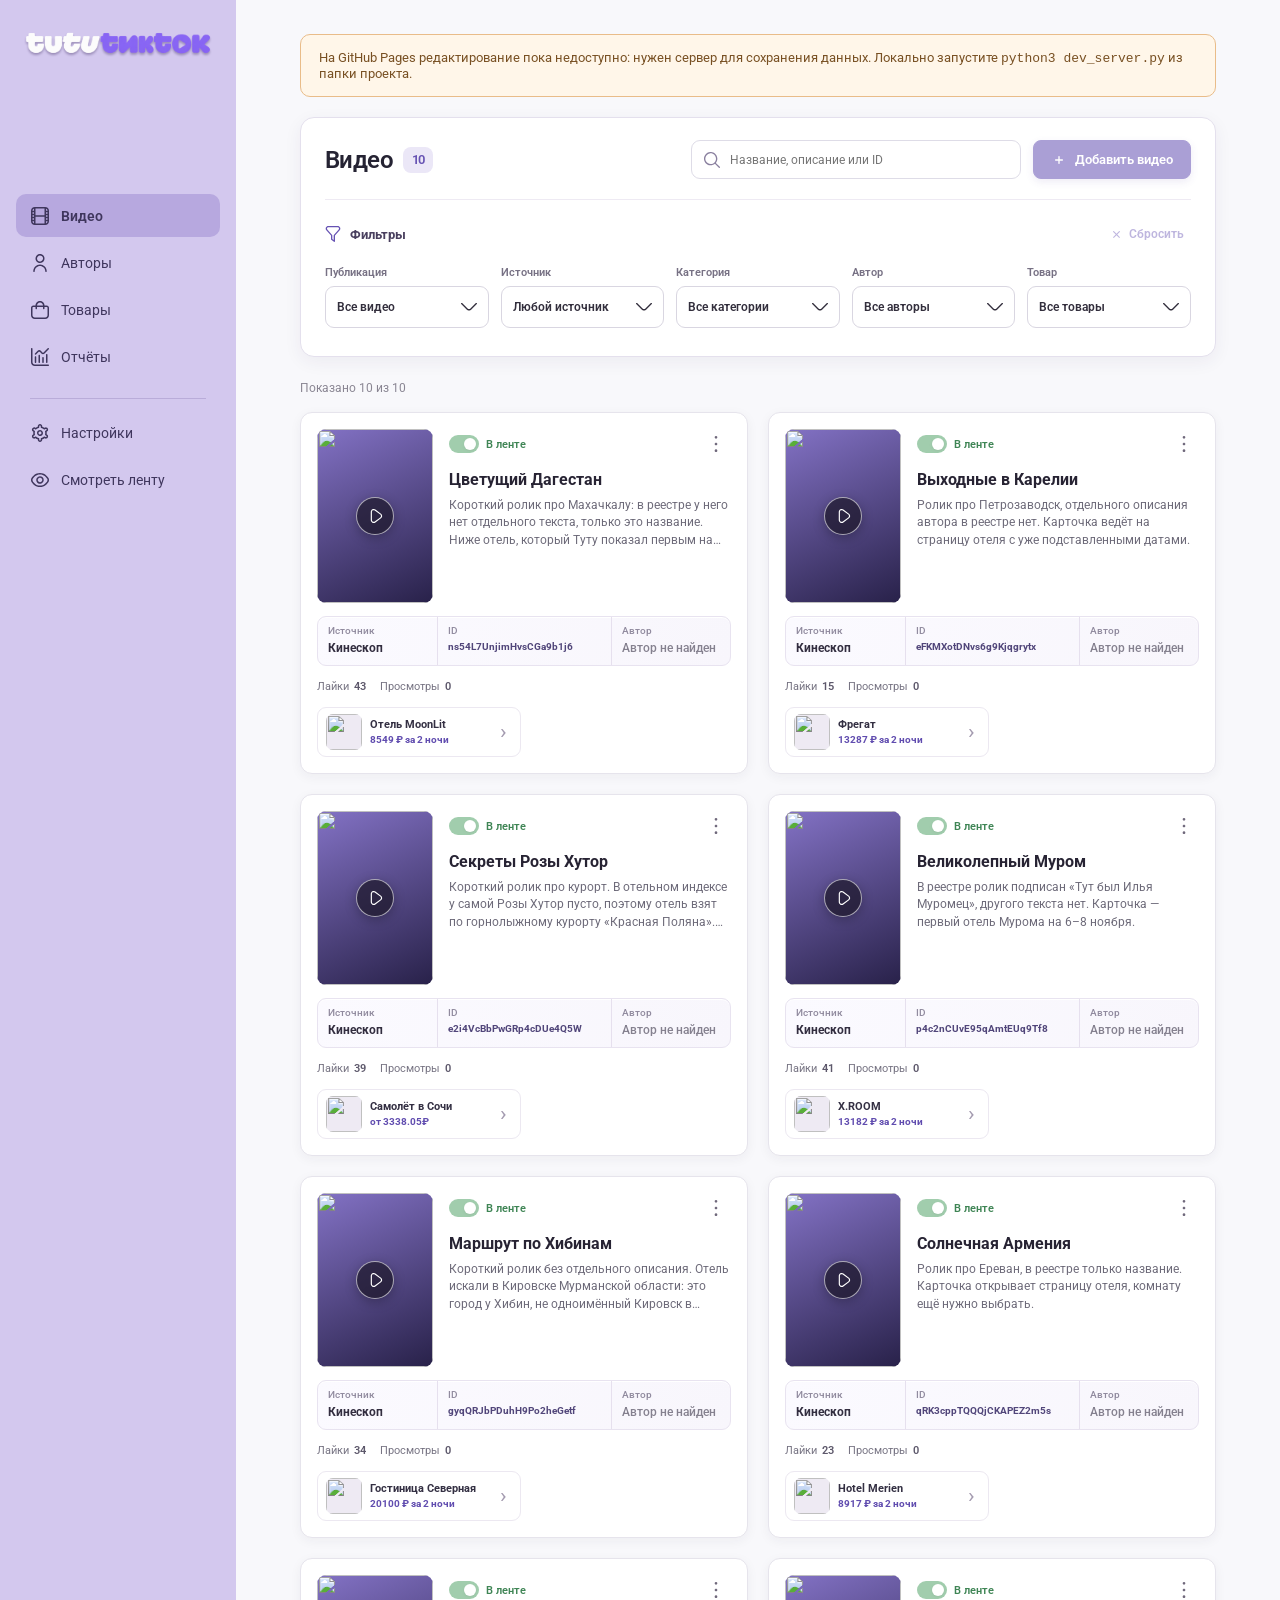
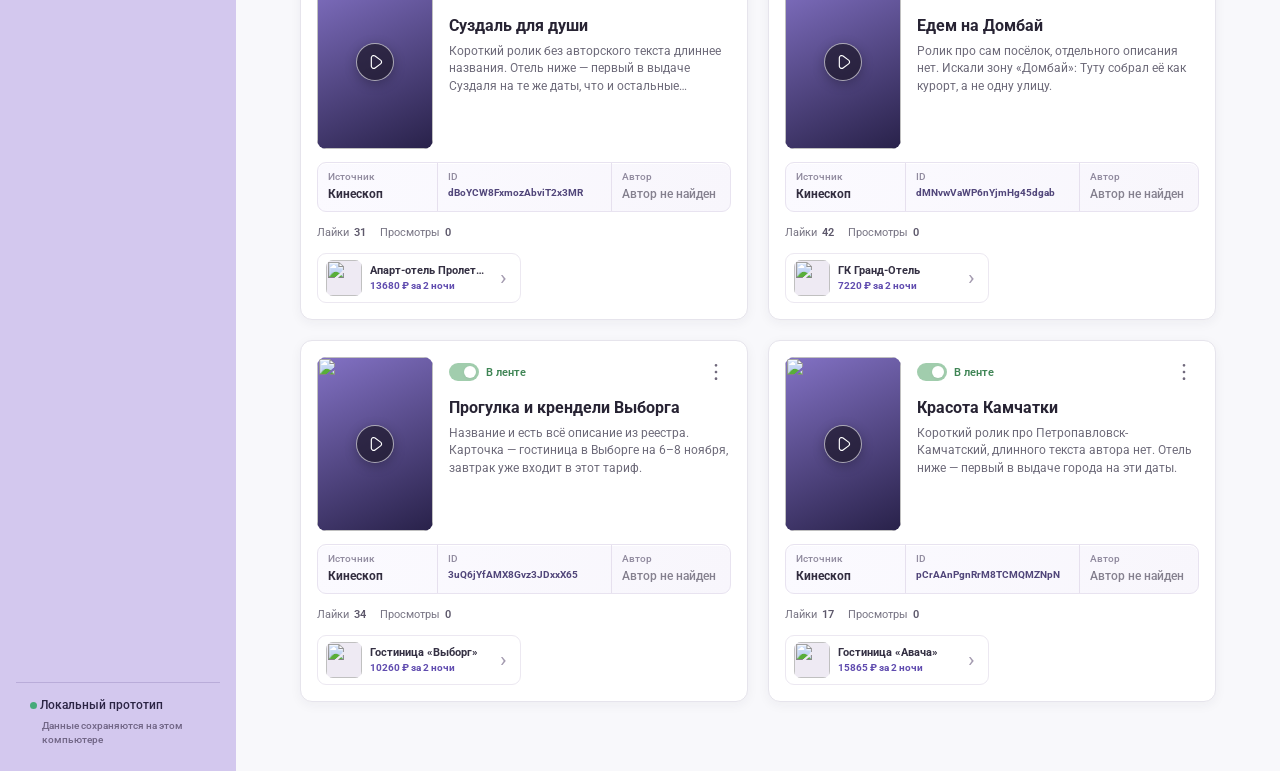
==== commit 92068e51: "Publish the hotel app deep link in feed data" ====
--- a/admin.html
+++ b/admin.html
@@ -92,7 +92,7 @@
   </dialog>
   <dialog id="preview-dialog" class="preview-dialog" aria-labelledby="preview-title"><h2 id="preview-title" class="sr-only">Видео</h2><div id="preview-body" class="preview-body"></div><button id="preview-close" class="preview-close" type="button" aria-label="Закрыть предпросмотр"><svg width="24" height="24" viewBox="0 0 24 24" aria-hidden="true"><path d="M6 6l12 12M18 6L6 18" fill="none" stroke="currentColor" stroke-width="1.8" stroke-linecap="round"/></svg></button></dialog>
   <div id="toast" class="toast" role="status" hidden></div>
-  <script src="feed-data.js?v=4"></script>
+  <script src="feed-data.js?v=5"></script>
   <script src="admin.js?v=33"></script>
   <script src="admin-sections.js?v=15"></script>
 </body>
